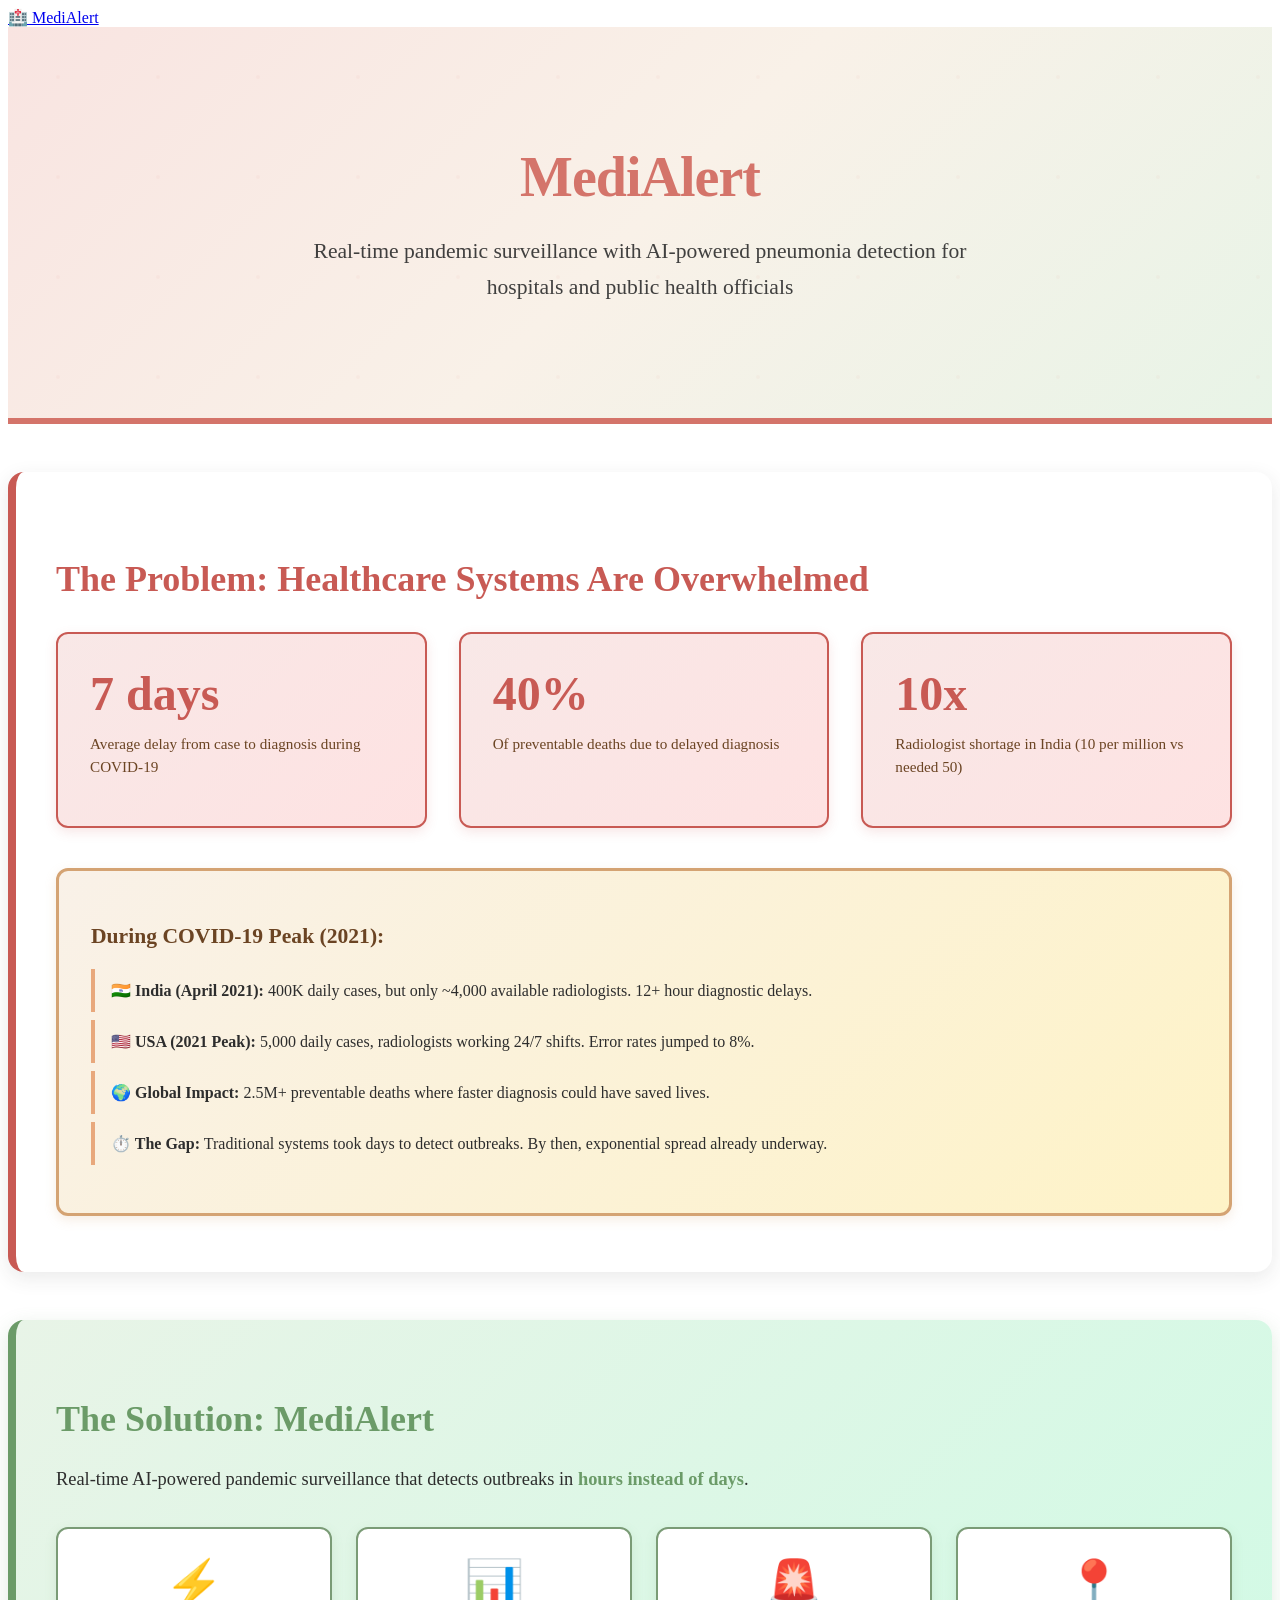
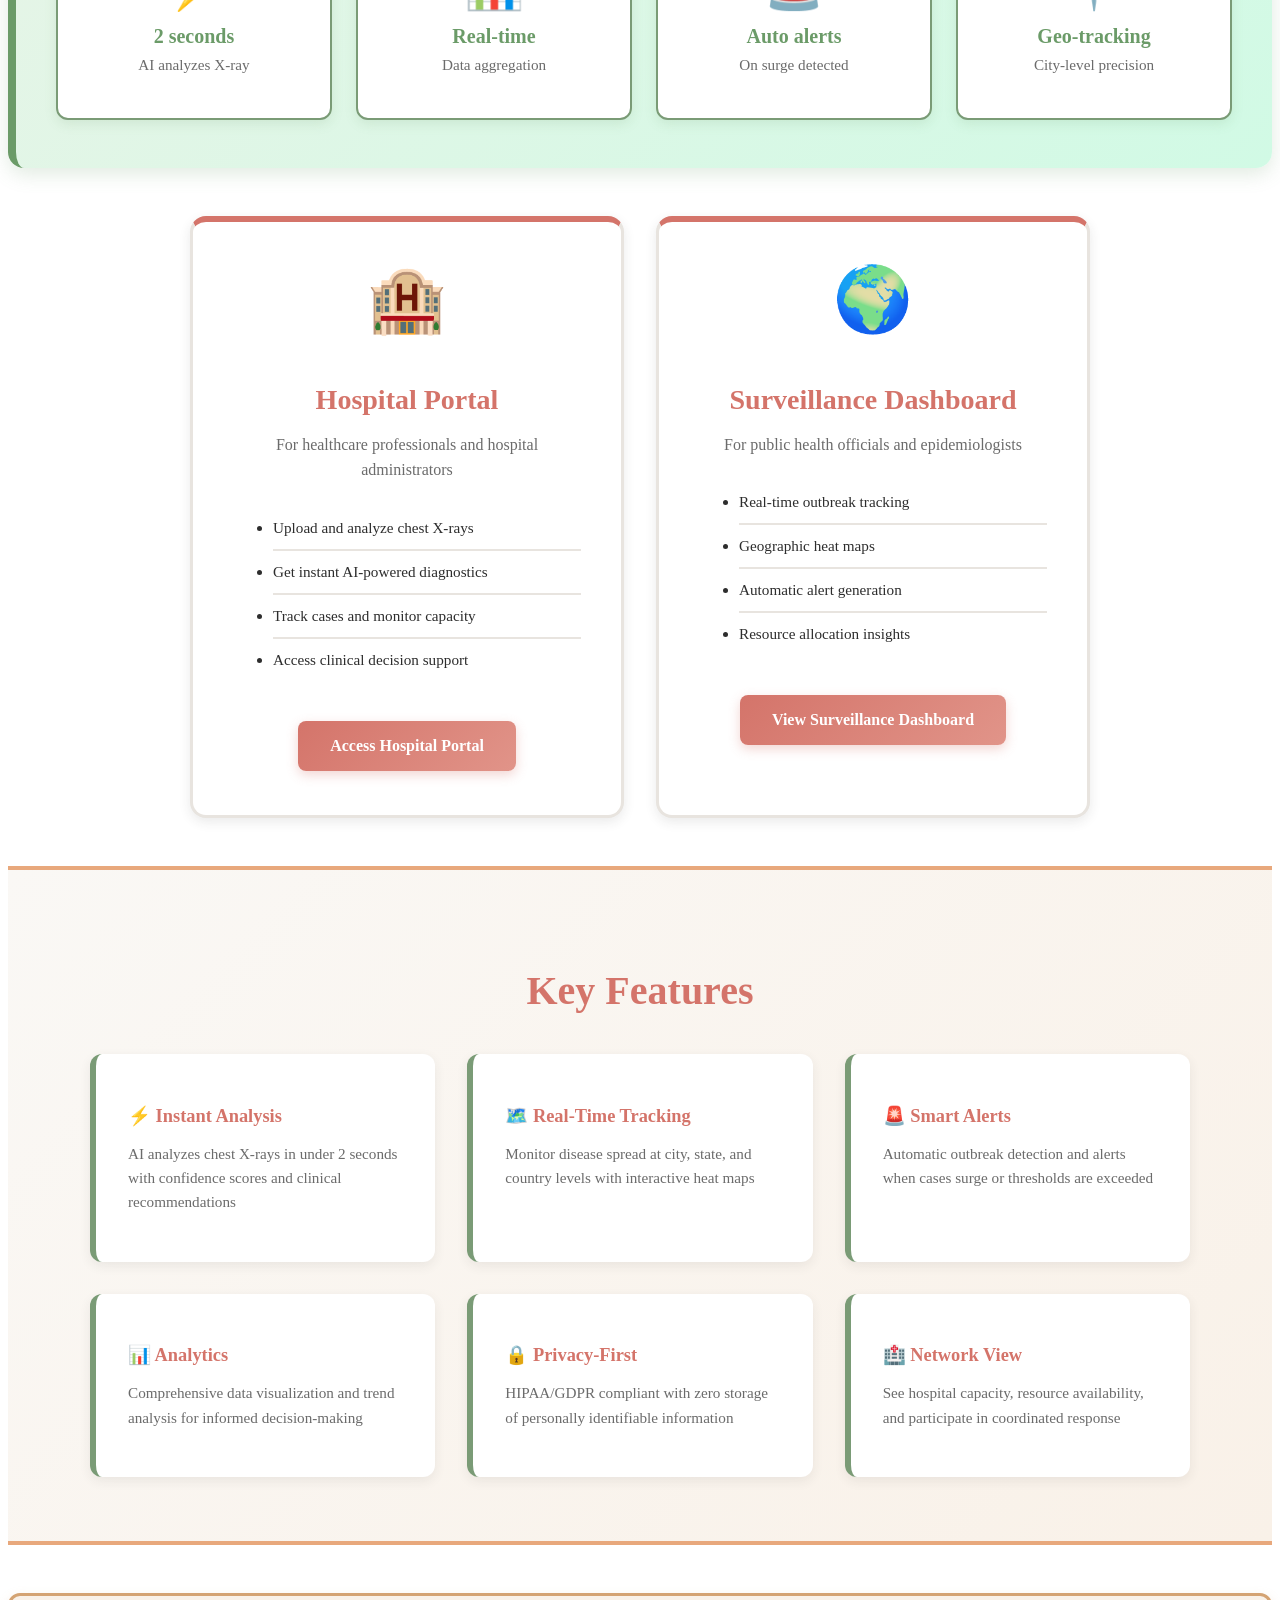
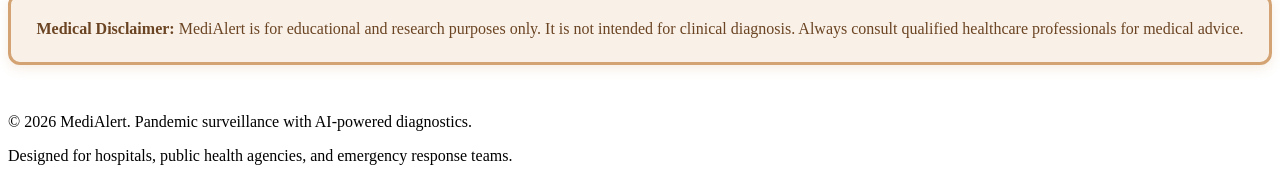
==== templates/index.html @ bf4fb9c0 "Transform website to warm, interactive design with dummy authentication Major Design Overhaul: - Swi" ====
<!DOCTYPE html>
<html lang="en">
<head>
    <meta charset="UTF-8">
    <meta name="viewport" content="width=device-width, initial-scale=1.0">
    <title>MediAlert - Pandemic Surveillance & AI Pneumonia Detection</title>
    <link rel="stylesheet" href="{{ url_for('static', filename='css/style.css') }}">
    <style>
        .landing-hero {
            background: linear-gradient(135deg, #f9e4e1 0%, #f9f1e8 50%, #e8f4e7 100%);
            color: #2d2d2d;
            padding: 5rem 2rem;
            text-align: center;
            border-bottom: 6px solid #d4746a;
            position: relative;
            overflow: hidden;
        }

        .landing-hero::before {
            content: '';
            position: absolute;
            top: 0;
            left: 0;
            right: 0;
            bottom: 0;
            background: url('data:image/svg+xml,<svg width="100" height="100" xmlns="http://www.w3.org/2000/svg"><circle cx="50" cy="50" r="2" fill="rgba(212, 116, 106, 0.1)"/></svg>');
            opacity: 0.5;
        }

        .landing-hero h1 {
            font-size: 3.5rem;
            font-weight: 800;
            margin-bottom: 1.5rem;
            font-family: 'Playfair Display', serif;
            color: #d4746a;
            letter-spacing: -1px;
            position: relative;
            z-index: 1;
        }

        .landing-hero p {
            font-size: 1.35rem;
            opacity: 0.9;
            margin-bottom: 2rem;
            max-width: 700px;
            margin-left: auto;
            margin-right: auto;
            line-height: 1.7;
            color: #2d2d2d;
            position: relative;
            z-index: 1;
        }

        .portal-selector {
            display: grid;
            grid-template-columns: repeat(auto-fit, minmax(300px, 1fr));
            gap: 2rem;
            margin: 3rem 0;
            max-width: 900px;
            margin-left: auto;
            margin-right: auto;
        }

        .portal-card {
            background: white;
            border-radius: 16px;
            padding: 2.5rem;
            text-align: center;
            box-shadow: 0 4px 12px rgba(45, 45, 45, 0.1);
            transition: all 0.3s cubic-bezier(0.4, 0, 0.2, 1);
            border: 3px solid #e8e4df;
            border-top: 6px solid #d4746a;
            position: relative;
            overflow: hidden;
        }

        .portal-card::before {
            content: '';
            position: absolute;
            top: 0;
            left: -100%;
            width: 100%;
            height: 100%;
            background: linear-gradient(90deg, transparent, rgba(212, 116, 106, 0.1), transparent);
            transition: left 0.5s;
        }

        .portal-card:hover::before {
            left: 100%;
        }

        .portal-card:hover {
            transform: translateY(-8px) scale(1.02);
            box-shadow: 0 12px 24px rgba(212, 116, 106, 0.25);
            border-color: #d4746a;
        }

        .portal-icon {
            font-size: 4rem;
            margin-bottom: 1.5rem;
            transition: transform 0.4s;
            display: inline-block;
        }

        .portal-card:hover .portal-icon {
            transform: scale(1.2) rotate(-10deg);
        }

        .portal-card h2 {
            font-size: 1.75rem;
            color: #d4746a;
            margin-bottom: 0.75rem;
            font-family: 'Playfair Display', serif;
            font-weight: 700;
        }

        .portal-card p {
            color: #6b6b6b;
            margin-bottom: 1.5rem;
            font-size: 1rem;
            line-height: 1.6;
        }

        .portal-card ul {
            text-align: left;
            margin: 1.5rem 0;
            font-size: 0.95rem;
            color: #2d2d2d;
        }

        .portal-card li {
            padding: 0.75rem 0;
            border-bottom: 2px solid #e8e4df;
            transition: all 0.2s;
        }

        .portal-card li:hover {
            padding-left: 8px;
            color: #d4746a;
        }

        .portal-card li:last-child {
            border-bottom: none;
        }

        .portal-link {
            display: inline-block;
            padding: 1rem 2rem;
            background: linear-gradient(135deg, #d4746a, #e19489);
            color: white;
            text-decoration: none;
            border-radius: 8px;
            font-weight: 600;
            transition: all 0.3s;
            margin-top: 1rem;
            box-shadow: 0 4px 12px rgba(212, 116, 106, 0.3);
            position: relative;
            overflow: hidden;
        }

        .portal-link::before {
            content: '';
            position: absolute;
            top: 50%;
            left: 50%;
            width: 0;
            height: 0;
            border-radius: 50%;
            background: rgba(255, 255, 255, 0.3);
            transform: translate(-50%, -50%);
            transition: width 0.6s, height 0.6s;
        }

        .portal-link:hover::before {
            width: 300px;
            height: 300px;
        }

        .portal-link:hover {
            transform: translateY(-2px);
            box-shadow: 0 6px 20px rgba(212, 116, 106, 0.4);
        }

        .features-section {
            background: linear-gradient(135deg, #faf8f5 0%, #f9f1e8 100%);
            padding: 4rem 2rem;
            margin: 3rem 0;
            border-top: 4px solid #e8a87c;
            border-bottom: 4px solid #e8a87c;
        }

        .features-grid {
            display: grid;
            grid-template-columns: repeat(auto-fit, minmax(280px, 1fr));
            gap: 2rem;
            max-width: 1100px;
            margin: 0 auto;
        }

        .feature-item {
            background: white;
            padding: 2rem;
            border-radius: 12px;
            border-left: 6px solid #7a9b76;
            box-shadow: 0 4px 12px rgba(45, 45, 45, 0.08);
            transition: all 0.3s;
            cursor: pointer;
        }

        .feature-item:hover {
            transform: translateY(-6px);
            box-shadow: 0 8px 20px rgba(122, 155, 118, 0.25);
            border-left-width: 8px;
        }

        .feature-item h3 {
            color: #d4746a;
            margin-bottom: 0.75rem;
            font-size: 1.15rem;
            font-weight: 700;
        }

        .feature-item p {
            color: #6b6b6b;
            font-size: 0.95rem;
            line-height: 1.6;
        }

        .footer-note {
            background: #f9f1e8;
            border: 3px solid #d4a373;
            border-radius: 12px;
            padding: 1.5rem;
            margin: 3rem 0;
            text-align: center;
            color: #6b4423;
            font-size: 1rem;
            font-weight: 500;
            box-shadow: 0 4px 12px rgba(212, 163, 115, 0.2);
        }
    </style>
</head>
<body>
    <header class="header">
        <div class="container">
            <a href="/" class="logo">
                <span class="logo-icon">🏥</span>
                <span>MediAlert</span>
            </a>
        </div>
    </header>

    <main class="main">
        <div class="landing-hero">
            <div class="container">
                <h1>MediAlert</h1>
                <p>Real-time pandemic surveillance with AI-powered pneumonia detection for hospitals and public health officials</p>
            </div>
        </div>

        <div class="container">
            <!-- Problem Statement Section -->
            <section style="background: white; padding: 3.5rem 2.5rem; margin: 3rem 0; border-radius: 16px; border-left: 8px solid #c85a54; box-shadow: 0 6px 20px rgba(45, 45, 45, 0.1); transition: transform 0.3s;" onmouseover="this.style.transform='translateY(-4px)'" onmouseout="this.style.transform='translateY(0)'">
                <h2 style="color: #c85a54; margin-bottom: 2rem; font-size: 2.25rem; font-family: 'Playfair Display', serif; font-weight: 700;">The Problem: Healthcare Systems Are Overwhelmed</h2>

                <div style="display: grid; grid-template-columns: repeat(auto-fit, minmax(220px, 1fr)); gap: 2rem; margin-bottom: 2.5rem;">
                    <div style="background: linear-gradient(135deg, #f8e8e7 0%, #fee2e2 100%); padding: 2rem; border-radius: 12px; border: 2px solid #c85a54; box-shadow: 0 4px 12px rgba(200, 90, 84, 0.15); transition: all 0.3s;" onmouseover="this.style.transform='translateY(-6px)'; this.style.boxShadow='0 8px 20px rgba(200, 90, 84, 0.25)'" onmouseout="this.style.transform='translateY(0)'; this.style.boxShadow='0 4px 12px rgba(200, 90, 84, 0.15)'">
                        <div style="font-size: 3rem; font-weight: 800; color: #c85a54; font-family: 'Playfair Display', serif;">7 days</div>
                        <p style="color: #6b4423; margin-top: 0.75rem; font-size: 0.95rem; line-height: 1.5;">Average delay from case to diagnosis during COVID-19</p>
                    </div>
                    <div style="background: linear-gradient(135deg, #f8e8e7 0%, #fee2e2 100%); padding: 2rem; border-radius: 12px; border: 2px solid #c85a54; box-shadow: 0 4px 12px rgba(200, 90, 84, 0.15); transition: all 0.3s;" onmouseover="this.style.transform='translateY(-6px)'; this.style.boxShadow='0 8px 20px rgba(200, 90, 84, 0.25)'" onmouseout="this.style.transform='translateY(0)'; this.style.boxShadow='0 4px 12px rgba(200, 90, 84, 0.15)'">
                        <div style="font-size: 3rem; font-weight: 800; color: #c85a54; font-family: 'Playfair Display', serif;">40%</div>
                        <p style="color: #6b4423; margin-top: 0.75rem; font-size: 0.95rem; line-height: 1.5;">Of preventable deaths due to delayed diagnosis</p>
                    </div>
                    <div style="background: linear-gradient(135deg, #f8e8e7 0%, #fee2e2 100%); padding: 2rem; border-radius: 12px; border: 2px solid #c85a54; box-shadow: 0 4px 12px rgba(200, 90, 84, 0.15); transition: all 0.3s;" onmouseover="this.style.transform='translateY(-6px)'; this.style.boxShadow='0 8px 20px rgba(200, 90, 84, 0.25)'" onmouseout="this.style.transform='translateY(0)'; this.style.boxShadow='0 4px 12px rgba(200, 90, 84, 0.15)'">
                        <div style="font-size: 3rem; font-weight: 800; color: #c85a54; font-family: 'Playfair Display', serif;">10x</div>
                        <p style="color: #6b4423; margin-top: 0.75rem; font-size: 0.95rem; line-height: 1.5;">Radiologist shortage in India (10 per million vs needed 50)</p>
                    </div>
                </div>

                <div style="background: linear-gradient(135deg, #f9f1e8 0%, #fef3c7 100%); padding: 2rem; border-radius: 12px; border: 3px solid #d4a373; box-shadow: 0 4px 12px rgba(212, 163, 115, 0.2);">
                    <h3 style="color: #6b4423; margin-bottom: 1.25rem; font-size: 1.35rem; font-family: 'Playfair Display', serif;">During COVID-19 Peak (2021):</h3>
                    <ul style="color: #2d2d2d; list-style: none; padding: 0;">
                        <li style="padding: 0.75rem 0; border-left: 4px solid #e8a87c; padding-left: 1rem; margin-bottom: 0.5rem; transition: all 0.2s;" onmouseover="this.style.paddingLeft='1.5rem'; this.style.backgroundColor='rgba(232, 168, 124, 0.1)'" onmouseout="this.style.paddingLeft='1rem'; this.style.backgroundColor='transparent'"><strong>🇮🇳 India (April 2021):</strong> 400K daily cases, but only ~4,000 available radiologists. 12+ hour diagnostic delays.</li>
                        <li style="padding: 0.75rem 0; border-left: 4px solid #e8a87c; padding-left: 1rem; margin-bottom: 0.5rem; transition: all 0.2s;" onmouseover="this.style.paddingLeft='1.5rem'; this.style.backgroundColor='rgba(232, 168, 124, 0.1)'" onmouseout="this.style.paddingLeft='1rem'; this.style.backgroundColor='transparent'"><strong>🇺🇸 USA (2021 Peak):</strong> 5,000 daily cases, radiologists working 24/7 shifts. Error rates jumped to 8%.</li>
                        <li style="padding: 0.75rem 0; border-left: 4px solid #e8a87c; padding-left: 1rem; margin-bottom: 0.5rem; transition: all 0.2s;" onmouseover="this.style.paddingLeft='1.5rem'; this.style.backgroundColor='rgba(232, 168, 124, 0.1)'" onmouseout="this.style.paddingLeft='1rem'; this.style.backgroundColor='transparent'"><strong>🌍 Global Impact:</strong> 2.5M+ preventable deaths where faster diagnosis could have saved lives.</li>
                        <li style="padding: 0.75rem 0; border-left: 4px solid #e8a87c; padding-left: 1rem; transition: all 0.2s;" onmouseover="this.style.paddingLeft='1.5rem'; this.style.backgroundColor='rgba(232, 168, 124, 0.1)'" onmouseout="this.style.paddingLeft='1rem'; this.style.backgroundColor='transparent'"><strong>⏱️ The Gap:</strong> Traditional systems took days to detect outbreaks. By then, exponential spread already underway.</li>
                    </ul>
                </div>
            </section>

            <!-- Solution Section -->
            <section style="background: linear-gradient(135deg, #e8f4e7 0%, #d1fae5 100%); padding: 3rem 2.5rem; margin: 3rem 0; border-radius: 16px; border-left: 8px solid #6b9b68; box-shadow: 0 6px 20px rgba(107, 155, 104, 0.2); transition: transform 0.3s;" onmouseover="this.style.transform='translateY(-4px)'" onmouseout="this.style.transform='translateY(0)'">
                <h2 style="color: #6b9b68; margin-bottom: 1.5rem; font-size: 2.25rem; font-family: 'Playfair Display', serif; font-weight: 700;">The Solution: MediAlert</h2>
                <p style="color: #2d2d2d; font-size: 1.15rem; margin-bottom: 2rem; line-height: 1.7;">
                    Real-time AI-powered pandemic surveillance that detects outbreaks in <strong style="color: #6b9b68;">hours instead of days</strong>.
                </p>
                <div style="display: grid; grid-template-columns: repeat(auto-fit, minmax(200px, 1fr)); gap: 1.5rem;">
                    <div style="background: white; padding: 1.75rem; border-radius: 12px; text-align: center; border: 2px solid #7a9b76; box-shadow: 0 4px 12px rgba(107, 155, 104, 0.15); transition: all 0.3s;" onmouseover="this.style.transform='translateY(-6px) scale(1.05)'; this.style.boxShadow='0 8px 20px rgba(107, 155, 104, 0.25)'" onmouseout="this.style.transform='translateY(0) scale(1)'; this.style.boxShadow='0 4px 12px rgba(107, 155, 104, 0.15)'">
                        <div style="font-size: 3rem; margin-bottom: 0.75rem;">⚡</div>
                        <strong style="color: #6b9b68; font-size: 1.25rem;">2 seconds</strong>
                        <p style="color: #6b6b6b; font-size: 0.95rem; margin-top: 0.5rem;">AI analyzes X-ray</p>
                    </div>
                    <div style="background: white; padding: 1.75rem; border-radius: 12px; text-align: center; border: 2px solid #7a9b76; box-shadow: 0 4px 12px rgba(107, 155, 104, 0.15); transition: all 0.3s;" onmouseover="this.style.transform='translateY(-6px) scale(1.05)'; this.style.boxShadow='0 8px 20px rgba(107, 155, 104, 0.25)'" onmouseout="this.style.transform='translateY(0) scale(1)'; this.style.boxShadow='0 4px 12px rgba(107, 155, 104, 0.15)'">
                        <div style="font-size: 3rem; margin-bottom: 0.75rem;">📊</div>
                        <strong style="color: #6b9b68; font-size: 1.25rem;">Real-time</strong>
                        <p style="color: #6b6b6b; font-size: 0.95rem; margin-top: 0.5rem;">Data aggregation</p>
                    </div>
                    <div style="background: white; padding: 1.75rem; border-radius: 12px; text-align: center; border: 2px solid #7a9b76; box-shadow: 0 4px 12px rgba(107, 155, 104, 0.15); transition: all 0.3s;" onmouseover="this.style.transform='translateY(-6px) scale(1.05)'; this.style.boxShadow='0 8px 20px rgba(107, 155, 104, 0.25)'" onmouseout="this.style.transform='translateY(0) scale(1)'; this.style.boxShadow='0 4px 12px rgba(107, 155, 104, 0.15)'">
                        <div style="font-size: 3rem; margin-bottom: 0.75rem;">🚨</div>
                        <strong style="color: #6b9b68; font-size: 1.25rem;">Auto alerts</strong>
                        <p style="color: #6b6b6b; font-size: 0.95rem; margin-top: 0.5rem;">On surge detected</p>
                    </div>
                    <div style="background: white; padding: 1.75rem; border-radius: 12px; text-align: center; border: 2px solid #7a9b76; box-shadow: 0 4px 12px rgba(107, 155, 104, 0.15); transition: all 0.3s;" onmouseover="this.style.transform='translateY(-6px) scale(1.05)'; this.style.boxShadow='0 8px 20px rgba(107, 155, 104, 0.25)'" onmouseout="this.style.transform='translateY(0) scale(1)'; this.style.boxShadow='0 4px 12px rgba(107, 155, 104, 0.15)'">
                        <div style="font-size: 3rem; margin-bottom: 0.75rem;">📍</div>
                        <strong style="color: #6b9b68; font-size: 1.25rem;">Geo-tracking</strong>
                        <p style="color: #6b6b6b; font-size: 0.95rem; margin-top: 0.5rem;">City-level precision</p>
                    </div>
                </div>
            </section>

            <div class="portal-selector">
                <!-- Hospital Portal Card -->
                <div class="portal-card">
                    <div class="portal-icon">🏨</div>
                    <h2>Hospital Portal</h2>
                    <p>For healthcare professionals and hospital administrators</p>
                    <ul>
                        <li>Upload and analyze chest X-rays</li>
                        <li>Get instant AI-powered diagnostics</li>
                        <li>Track cases and monitor capacity</li>
                        <li>Access clinical decision support</li>
                    </ul>
                    <a href="/hospital/login" class="portal-link">Access Hospital Portal</a>
                </div>

                <!-- Surveillance Portal Card -->
                <div class="portal-card">
                    <div class="portal-icon">🌍</div>
                    <h2>Surveillance Dashboard</h2>
                    <p>For public health officials and epidemiologists</p>
                    <ul>
                        <li>Real-time outbreak tracking</li>
                        <li>Geographic heat maps</li>
                        <li>Automatic alert generation</li>
                        <li>Resource allocation insights</li>
                    </ul>
                    <a href="/surveillance" class="portal-link">View Surveillance Dashboard</a>
                </div>
            </div>

            <!-- Features Section -->
            <section class="features-section">
                <h2 style="text-align: center; color: #d4746a; margin-bottom: 2.5rem; font-size: 2.5rem; font-family: 'Playfair Display', serif; font-weight: 700;">Key Features</h2>
                <div class="features-grid">
                    <div class="feature-item">
                        <h3>⚡ Instant Analysis</h3>
                        <p>AI analyzes chest X-rays in under 2 seconds with confidence scores and clinical recommendations</p>
                    </div>
                    <div class="feature-item">
                        <h3>🗺️ Real-Time Tracking</h3>
                        <p>Monitor disease spread at city, state, and country levels with interactive heat maps</p>
                    </div>
                    <div class="feature-item">
                        <h3>🚨 Smart Alerts</h3>
                        <p>Automatic outbreak detection and alerts when cases surge or thresholds are exceeded</p>
                    </div>
                    <div class="feature-item">
                        <h3>📊 Analytics</h3>
                        <p>Comprehensive data visualization and trend analysis for informed decision-making</p>
                    </div>
                    <div class="feature-item">
                        <h3>🔒 Privacy-First</h3>
                        <p>HIPAA/GDPR compliant with zero storage of personally identifiable information</p>
                    </div>
                    <div class="feature-item">
                        <h3>🏥 Network View</h3>
                        <p>See hospital capacity, resource availability, and participate in coordinated response</p>
                    </div>
                </div>
            </section>

            <!-- Disclaimer -->
            <div class="footer-note">
                <strong>Medical Disclaimer:</strong> MediAlert is for educational and research purposes only.
                It is not intended for clinical diagnosis. Always consult qualified healthcare professionals for medical advice.
            </div>
        </div>
    </main>

    <footer class="footer">
        <div class="container">
            <div class="footer-info">
                <p>&copy; 2026 MediAlert. Pandemic surveillance with AI-powered diagnostics.</p>
                <p>Designed for hospitals, public health agencies, and emergency response teams.</p>
            </div>
        </div>
    </footer>
</body>
</html>
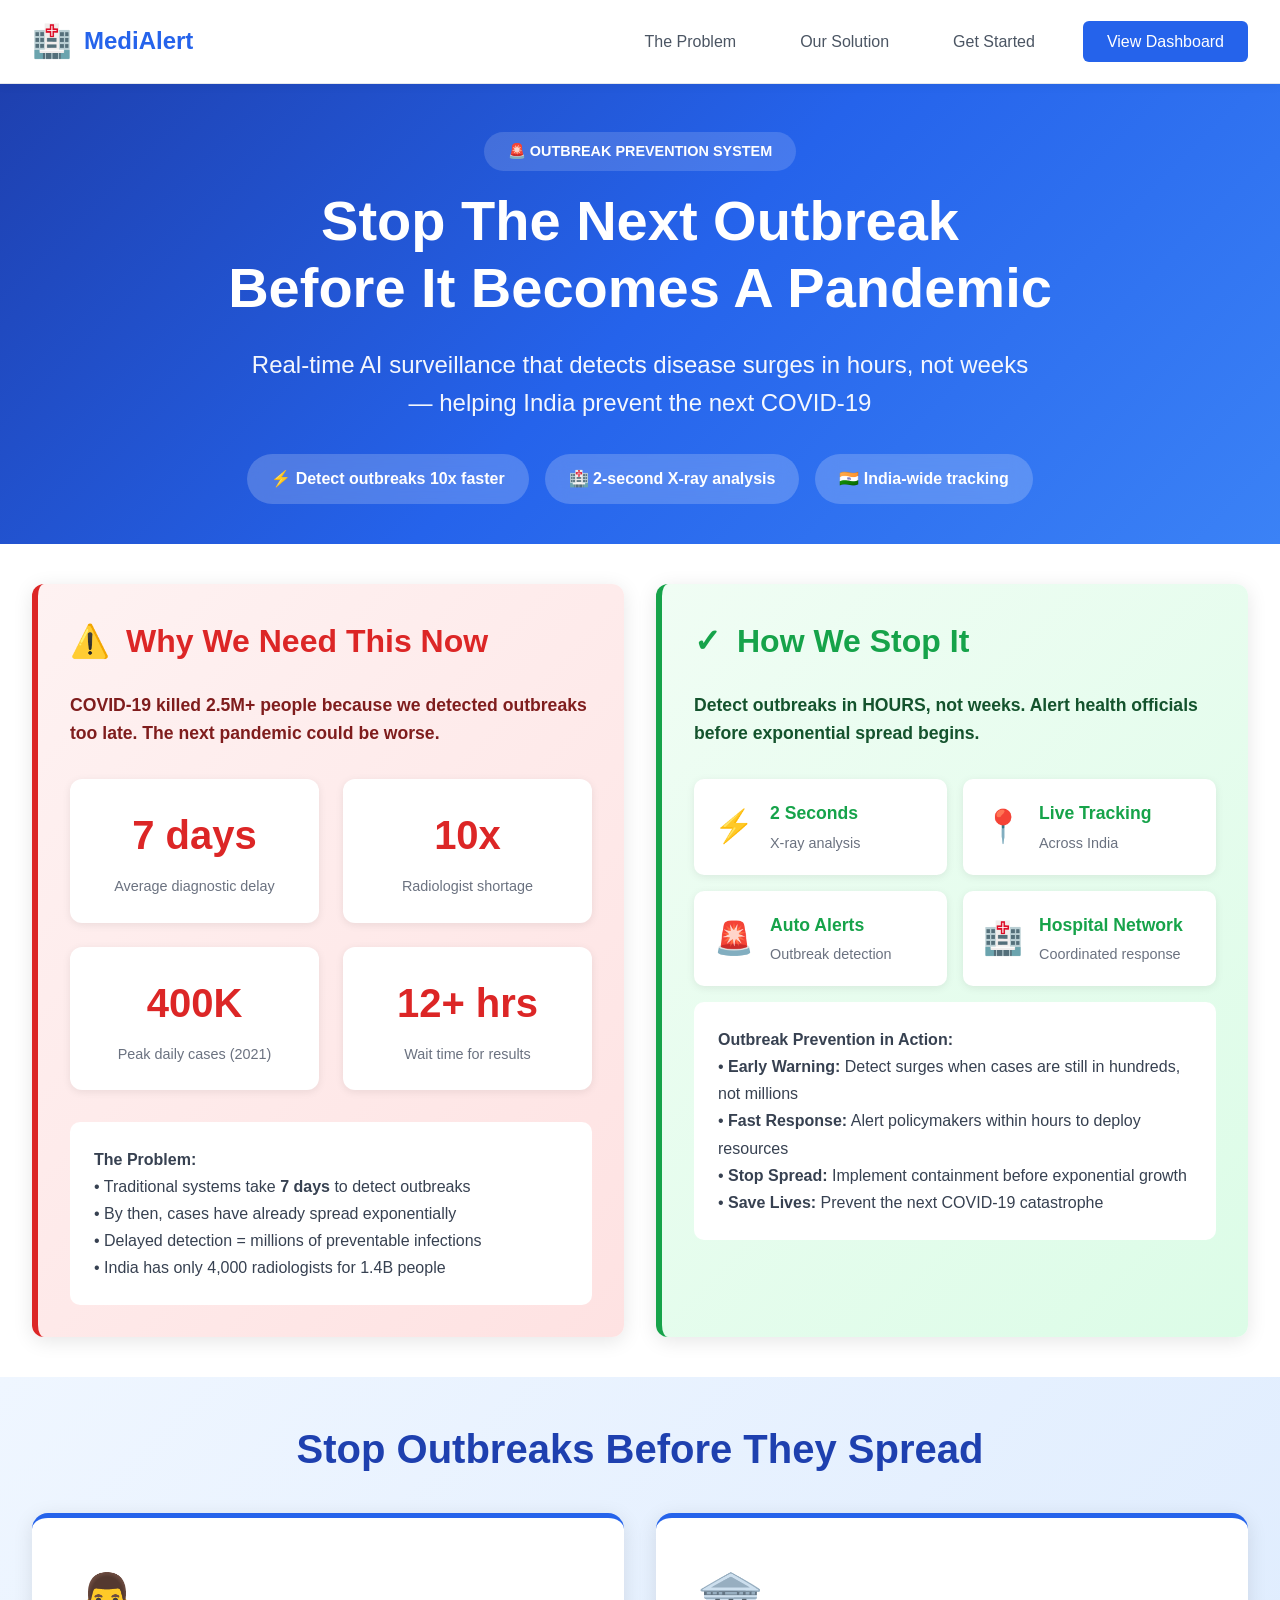
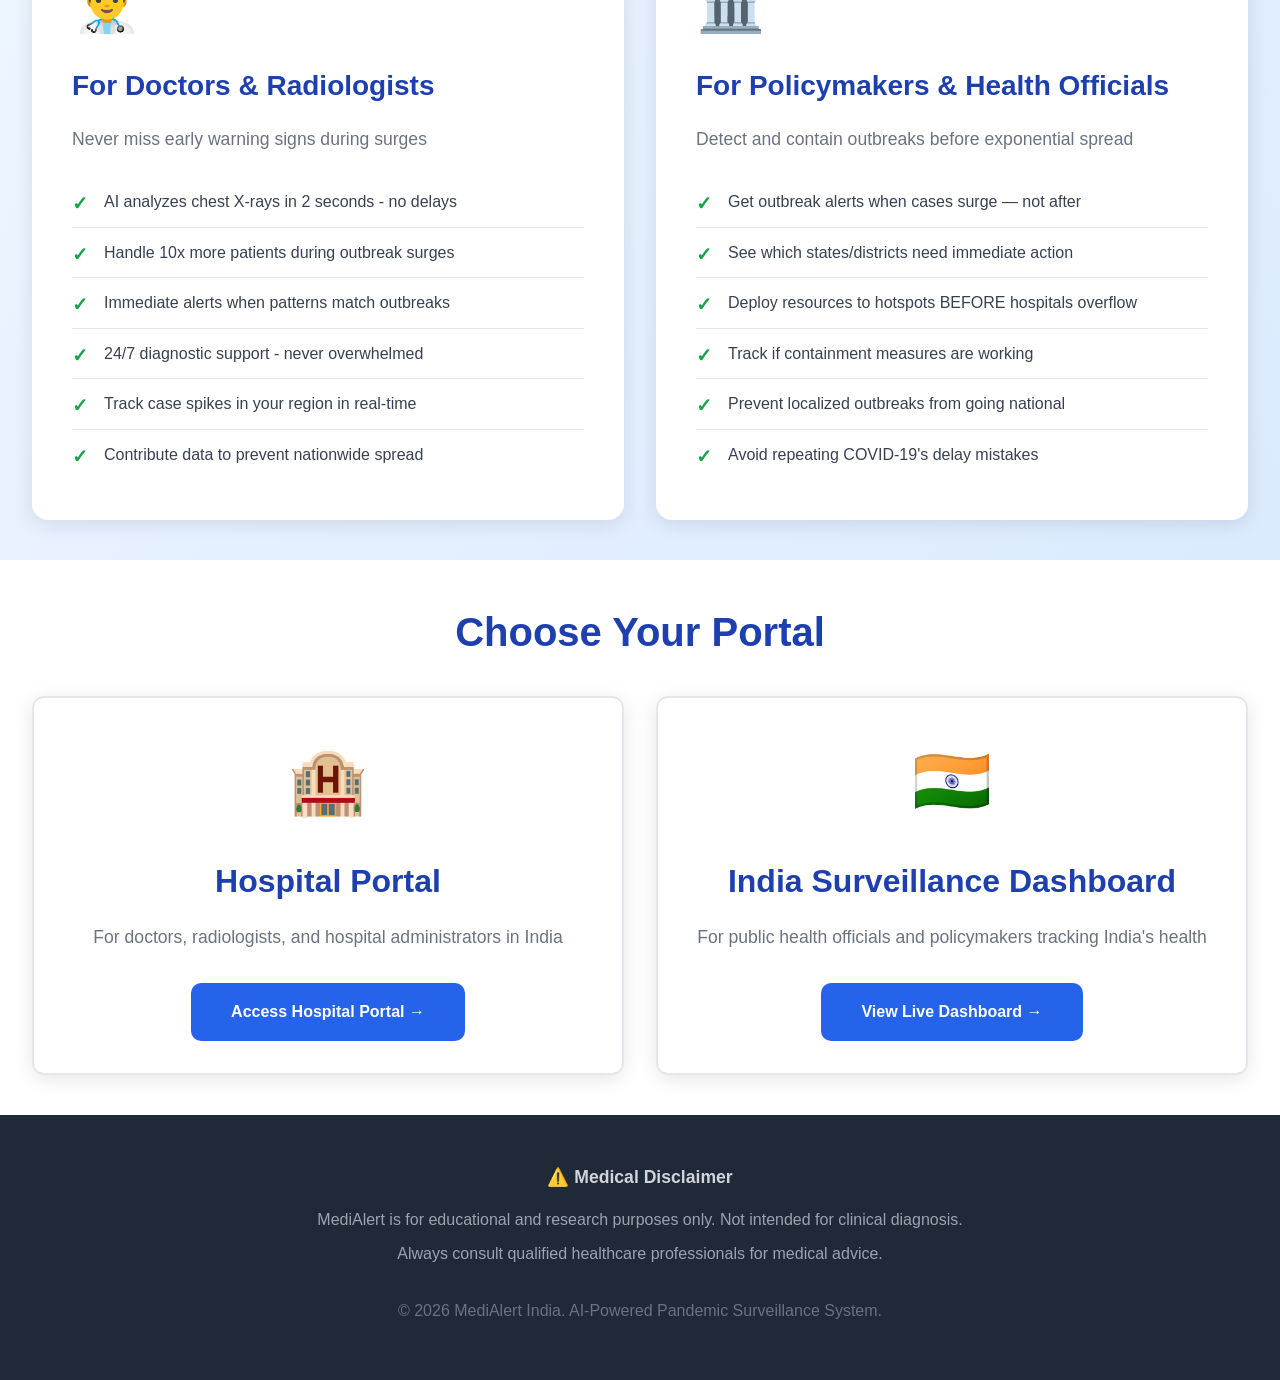
==== commit 6cb6be0a: "Merge pull request #10 from jaydip12357/Automated/fix-xray-upload-ui-0l231 Redesign landing page and" ====
--- a/templates/index.html
+++ b/templates/index.html
@@ -3,398 +3,740 @@
 <head>
     <meta charset="UTF-8">
     <meta name="viewport" content="width=device-width, initial-scale=1.0">
-    <title>MediAlert - Pandemic Surveillance & AI Pneumonia Detection</title>
+    <title>MediAlert - AI-Powered Pandemic Surveillance for India</title>
     <link rel="stylesheet" href="{{ url_for('static', filename='css/style.css') }}">
     <style>
-        .landing-hero {
-            background: linear-gradient(135deg, #f9e4e1 0%, #f9f1e8 50%, #e8f4e7 100%);
-            color: #2d2d2d;
-            padding: 5rem 2rem;
-            text-align: center;
-            border-bottom: 6px solid #d4746a;
-            position: relative;
-            overflow: hidden;
-        }
-
-        .landing-hero::before {
-            content: '';
+        * {
+            margin: 0;
+            padding: 0;
+            box-sizing: border-box;
+        }
+
+        body {
+            font-family: 'Inter', -apple-system, BlinkMacSystemFont, 'Segoe UI', Roboto, sans-serif;
+            color: #1a1a1a;
+            line-height: 1.6;
+            background: #ffffff;
+        }
+
+        /* Navigation */
+        .navbar {
+            position: sticky;
+            top: 0;
+            background: rgba(255, 255, 255, 0.95);
+            backdrop-filter: blur(10px);
+            border-bottom: 1px solid #e5e7eb;
+            padding: 1rem 0;
+            z-index: 1000;
+            box-shadow: 0 2px 10px rgba(0, 0, 0, 0.05);
+        }
+
+        .navbar-container {
+            max-width: 1400px;
+            margin: 0 auto;
+            padding: 0 2rem;
+            display: flex;
+            justify-content: space-between;
+            align-items: center;
+        }
+
+        .logo-nav {
+            display: flex;
+            align-items: center;
+            gap: 0.75rem;
+            text-decoration: none;
+            font-size: 1.5rem;
+            font-weight: 700;
+            color: #2563eb;
+        }
+
+        .logo-icon {
+            font-size: 2rem;
+        }
+
+        .nav-menu {
+            display: flex;
+            gap: 2rem;
+            align-items: center;
+            list-style: none;
+        }
+
+        .nav-menu a {
+            text-decoration: none;
+            color: #4b5563;
+            font-weight: 500;
+            transition: color 0.2s;
+            padding: 0.5rem 1rem;
+            border-radius: 6px;
+        }
+
+        .nav-menu a:hover {
+            color: #2563eb;
+            background: #eff6ff;
+        }
+
+        .nav-btn {
+            background: #2563eb;
+            color: white !important;
+            padding: 0.75rem 1.5rem !important;
+            border-radius: 8px;
+            font-weight: 600;
+            transition: all 0.3s;
+        }
+
+        .nav-btn:hover {
+            background: #1d4ed8;
+            transform: translateY(-2px);
+            box-shadow: 0 4px 12px rgba(37, 99, 235, 0.3);
+        }
+
+        /* Mobile Menu Button */
+        .mobile-menu-btn {
+            display: none;
+            background: none;
+            border: none;
+            font-size: 1.5rem;
+            cursor: pointer;
+            color: #4b5563;
+        }
+
+        /* Mobile Sidebar */
+        .mobile-sidebar {
+            position: fixed;
+            top: 0;
+            right: -100%;
+            width: 280px;
+            height: 100vh;
+            background: white;
+            box-shadow: -2px 0 10px rgba(0, 0, 0, 0.1);
+            padding: 2rem;
+            transition: right 0.3s ease;
+            z-index: 2000;
+        }
+
+        .mobile-sidebar.active {
+            right: 0;
+        }
+
+        .sidebar-close {
             position: absolute;
+            top: 1rem;
+            right: 1rem;
+            background: none;
+            border: none;
+            font-size: 1.5rem;
+            cursor: pointer;
+            color: #4b5563;
+        }
+
+        .sidebar-menu {
+            list-style: none;
+            margin-top: 3rem;
+        }
+
+        .sidebar-menu li {
+            margin-bottom: 1rem;
+        }
+
+        .sidebar-menu a {
+            text-decoration: none;
+            color: #4b5563;
+            font-weight: 500;
+            display: block;
+            padding: 0.75rem;
+            border-radius: 6px;
+            transition: all 0.2s;
+        }
+
+        .sidebar-menu a:hover {
+            background: #eff6ff;
+            color: #2563eb;
+        }
+
+        .overlay {
+            position: fixed;
             top: 0;
             left: 0;
-            right: 0;
-            bottom: 0;
-            background: url('data:image/svg+xml,<svg width="100" height="100" xmlns="http://www.w3.org/2000/svg"><circle cx="50" cy="50" r="2" fill="rgba(212, 116, 106, 0.1)"/></svg>');
-            opacity: 0.5;
-        }
-
-        .landing-hero h1 {
+            width: 100%;
+            height: 100vh;
+            background: rgba(0, 0, 0, 0.5);
+            display: none;
+            z-index: 1500;
+        }
+
+        .overlay.active {
+            display: block;
+        }
+
+        /* Hero Section */
+        .hero {
+            background: linear-gradient(135deg, #1e40af 0%, #2563eb 50%, #3b82f6 100%);
+            color: white;
+            padding: 3rem 2rem 2.5rem;
+            text-align: center;
+        }
+
+        .hero-content {
+            max-width: 1400px;
+            margin: 0 auto;
+        }
+
+        .hero h1 {
             font-size: 3.5rem;
             font-weight: 800;
             margin-bottom: 1.5rem;
-            font-family: 'Playfair Display', serif;
-            color: #d4746a;
-            letter-spacing: -1px;
+            line-height: 1.2;
+        }
+
+        .hero-subtitle {
+            font-size: 1.5rem;
+            opacity: 0.95;
+            max-width: 800px;
+            margin: 0 auto 2rem;
+        }
+
+        .hero-badges {
+            display: flex;
+            gap: 1rem;
+            justify-content: center;
+            flex-wrap: wrap;
+            margin-top: 2rem;
+        }
+
+        .badge {
+            background: rgba(255, 255, 255, 0.2);
+            padding: 0.75rem 1.5rem;
+            border-radius: 25px;
+            font-weight: 600;
+            backdrop-filter: blur(10px);
+        }
+
+        /* Problem & Solution Section */
+        .problem-solution-section {
+            max-width: 1400px;
+            margin: 2.5rem auto;
+            padding: 0 2rem;
+            display: grid;
+            grid-template-columns: 1fr 1fr;
+            gap: 2rem;
+        }
+
+        .problem-card, .solution-card {
+            padding: 2rem;
+            border-radius: 12px;
+            box-shadow: 0 4px 20px rgba(0, 0, 0, 0.1);
+        }
+
+        .problem-card {
+            background: linear-gradient(135deg, #fef2f2 0%, #fee2e2 100%);
+            border-left: 6px solid #dc2626;
+        }
+
+        .solution-card {
+            background: linear-gradient(135deg, #f0fdf4 0%, #dcfce7 100%);
+            border-left: 6px solid #16a34a;
+        }
+
+        .problem-card h2, .solution-card h2 {
+            font-size: 2rem;
+            margin-bottom: 1.5rem;
+            display: flex;
+            align-items: center;
+            gap: 1rem;
+        }
+
+        .problem-card h2 {
+            color: #dc2626;
+        }
+
+        .solution-card h2 {
+            color: #16a34a;
+        }
+
+        .stats-grid {
+            display: grid;
+            grid-template-columns: repeat(2, 1fr);
+            gap: 1.5rem;
+            margin: 2rem 0;
+        }
+
+        .stat-box {
+            background: white;
+            padding: 1.5rem;
+            border-radius: 12px;
+            text-align: center;
+            box-shadow: 0 2px 8px rgba(0, 0, 0, 0.08);
+        }
+
+        .stat-number {
+            font-size: 2.5rem;
+            font-weight: 800;
+            color: #dc2626;
+            margin-bottom: 0.5rem;
+        }
+
+        .stat-label {
+            color: #6b7280;
+            font-size: 0.9rem;
+        }
+
+        .solution-features {
+            display: grid;
+            grid-template-columns: repeat(2, 1fr);
+            gap: 1rem;
+            margin-top: 2rem;
+        }
+
+        .solution-feature {
+            background: white;
+            padding: 1.25rem;
+            border-radius: 10px;
+            display: flex;
+            align-items: center;
+            gap: 1rem;
+            box-shadow: 0 2px 8px rgba(0, 0, 0, 0.08);
+        }
+
+        .feature-icon {
+            font-size: 2rem;
+        }
+
+        .feature-text h4 {
+            color: #16a34a;
+            margin-bottom: 0.25rem;
+            font-size: 1.1rem;
+        }
+
+        .feature-text p {
+            color: #6b7280;
+            font-size: 0.9rem;
+        }
+
+        /* Target Audience Section */
+        .audience-section {
+            background: linear-gradient(135deg, #eff6ff 0%, #dbeafe 100%);
+            padding: 2.5rem 2rem;
+            margin: 2.5rem 0;
+        }
+
+        .audience-content {
+            max-width: 1400px;
+            margin: 0 auto;
+        }
+
+        .audience-section h2 {
+            text-align: center;
+            font-size: 2.5rem;
+            color: #1e40af;
+            margin-bottom: 2rem;
+        }
+
+        .audience-grid {
+            display: grid;
+            grid-template-columns: repeat(2, 1fr);
+            gap: 2rem;
+        }
+
+        .audience-card {
+            background: white;
+            padding: 2.5rem;
+            border-radius: 16px;
+            box-shadow: 0 4px 20px rgba(0, 0, 0, 0.1);
+            border-top: 5px solid #2563eb;
+        }
+
+        .audience-card-icon {
+            font-size: 3.5rem;
+            margin-bottom: 1rem;
+        }
+
+        .audience-card h3 {
+            font-size: 1.75rem;
+            color: #1e40af;
+            margin-bottom: 1rem;
+        }
+
+        .audience-card-subtitle {
+            color: #6b7280;
+            margin-bottom: 1.5rem;
+            font-size: 1.1rem;
+        }
+
+        .benefit-list {
+            list-style: none;
+        }
+
+        .benefit-list li {
+            padding: 0.75rem 0;
+            color: #374151;
+            border-bottom: 1px solid #e5e7eb;
+            padding-left: 2rem;
             position: relative;
-            z-index: 1;
-        }
-
-        .landing-hero p {
-            font-size: 1.35rem;
-            opacity: 0.9;
+        }
+
+        .benefit-list li:before {
+            content: "✓";
+            position: absolute;
+            left: 0;
+            color: #16a34a;
+            font-weight: bold;
+            font-size: 1.2rem;
+        }
+
+        .benefit-list li:last-child {
+            border-bottom: none;
+        }
+
+        /* Portal Cards */
+        .portals-section {
+            max-width: 1400px;
+            margin: 2.5rem auto;
+            padding: 0 2rem;
+        }
+
+        .portals-section h2 {
+            text-align: center;
+            font-size: 2.5rem;
+            color: #1e40af;
             margin-bottom: 2rem;
-            max-width: 700px;
-            margin-left: auto;
-            margin-right: auto;
-            line-height: 1.7;
-            color: #2d2d2d;
-            position: relative;
-            z-index: 1;
-        }
-
-        .portal-selector {
+        }
+
+        .portal-grid {
             display: grid;
-            grid-template-columns: repeat(auto-fit, minmax(300px, 1fr));
+            grid-template-columns: repeat(2, 1fr);
             gap: 2rem;
-            margin: 3rem 0;
-            max-width: 900px;
-            margin-left: auto;
-            margin-right: auto;
         }
 
         .portal-card {
             background: white;
-            border-radius: 16px;
-            padding: 2.5rem;
+            padding: 2rem;
+            border-radius: 12px;
+            box-shadow: 0 4px 20px rgba(0, 0, 0, 0.1);
             text-align: center;
-            box-shadow: 0 4px 12px rgba(45, 45, 45, 0.1);
-            transition: all 0.3s cubic-bezier(0.4, 0, 0.2, 1);
-            border: 3px solid #e8e4df;
-            border-top: 6px solid #d4746a;
-            position: relative;
-            overflow: hidden;
-        }
-
-        .portal-card::before {
-            content: '';
-            position: absolute;
-            top: 0;
-            left: -100%;
-            width: 100%;
-            height: 100%;
-            background: linear-gradient(90deg, transparent, rgba(212, 116, 106, 0.1), transparent);
-            transition: left 0.5s;
-        }
-
-        .portal-card:hover::before {
-            left: 100%;
+            transition: all 0.3s;
+            border: 2px solid #e5e7eb;
         }
 
         .portal-card:hover {
-            transform: translateY(-8px) scale(1.02);
-            box-shadow: 0 12px 24px rgba(212, 116, 106, 0.25);
-            border-color: #d4746a;
+            transform: translateY(-8px);
+            box-shadow: 0 12px 30px rgba(37, 99, 235, 0.2);
+            border-color: #2563eb;
         }
 
         .portal-icon {
             font-size: 4rem;
             margin-bottom: 1.5rem;
-            transition: transform 0.4s;
-            display: inline-block;
-        }
-
-        .portal-card:hover .portal-icon {
-            transform: scale(1.2) rotate(-10deg);
-        }
-
-        .portal-card h2 {
-            font-size: 1.75rem;
-            color: #d4746a;
-            margin-bottom: 0.75rem;
-            font-family: 'Playfair Display', serif;
-            font-weight: 700;
+        }
+
+        .portal-card h3 {
+            font-size: 2rem;
+            color: #1e40af;
+            margin-bottom: 1rem;
         }
 
         .portal-card p {
-            color: #6b6b6b;
-            margin-bottom: 1.5rem;
-            font-size: 1rem;
-            line-height: 1.6;
-        }
-
-        .portal-card ul {
-            text-align: left;
-            margin: 1.5rem 0;
-            font-size: 0.95rem;
-            color: #2d2d2d;
-        }
-
-        .portal-card li {
-            padding: 0.75rem 0;
-            border-bottom: 2px solid #e8e4df;
-            transition: all 0.2s;
-        }
-
-        .portal-card li:hover {
-            padding-left: 8px;
-            color: #d4746a;
-        }
-
-        .portal-card li:last-child {
-            border-bottom: none;
+            color: #6b7280;
+            margin-bottom: 2rem;
+            font-size: 1.1rem;
         }
 
         .portal-link {
             display: inline-block;
-            padding: 1rem 2rem;
-            background: linear-gradient(135deg, #d4746a, #e19489);
+            background: #2563eb;
             color: white;
+            padding: 1rem 2.5rem;
+            border-radius: 10px;
             text-decoration: none;
-            border-radius: 8px;
             font-weight: 600;
             transition: all 0.3s;
-            margin-top: 1rem;
-            box-shadow: 0 4px 12px rgba(212, 116, 106, 0.3);
-            position: relative;
-            overflow: hidden;
-        }
-
-        .portal-link::before {
-            content: '';
-            position: absolute;
-            top: 50%;
-            left: 50%;
-            width: 0;
-            height: 0;
-            border-radius: 50%;
-            background: rgba(255, 255, 255, 0.3);
-            transform: translate(-50%, -50%);
-            transition: width 0.6s, height 0.6s;
-        }
-
-        .portal-link:hover::before {
-            width: 300px;
-            height: 300px;
         }
 
         .portal-link:hover {
-            transform: translateY(-2px);
-            box-shadow: 0 6px 20px rgba(212, 116, 106, 0.4);
-        }
-
-        .features-section {
-            background: linear-gradient(135deg, #faf8f5 0%, #f9f1e8 100%);
-            padding: 4rem 2rem;
-            margin: 3rem 0;
-            border-top: 4px solid #e8a87c;
-            border-bottom: 4px solid #e8a87c;
-        }
-
-        .features-grid {
-            display: grid;
-            grid-template-columns: repeat(auto-fit, minmax(280px, 1fr));
-            gap: 2rem;
-            max-width: 1100px;
+            background: #1d4ed8;
+            transform: scale(1.05);
+            box-shadow: 0 4px 15px rgba(37, 99, 235, 0.4);
+        }
+
+        /* Footer */
+        .footer {
+            background: #1f2937;
+            color: #9ca3af;
+            padding: 3rem 2rem;
+            text-align: center;
+        }
+
+        .footer-content {
+            max-width: 1400px;
             margin: 0 auto;
         }
 
-        .feature-item {
-            background: white;
-            padding: 2rem;
-            border-radius: 12px;
-            border-left: 6px solid #7a9b76;
-            box-shadow: 0 4px 12px rgba(45, 45, 45, 0.08);
-            transition: all 0.3s;
-            cursor: pointer;
-        }
-
-        .feature-item:hover {
-            transform: translateY(-6px);
-            box-shadow: 0 8px 20px rgba(122, 155, 118, 0.25);
-            border-left-width: 8px;
-        }
-
-        .feature-item h3 {
-            color: #d4746a;
-            margin-bottom: 0.75rem;
-            font-size: 1.15rem;
-            font-weight: 700;
-        }
-
-        .feature-item p {
-            color: #6b6b6b;
-            font-size: 0.95rem;
-            line-height: 1.6;
-        }
-
-        .footer-note {
-            background: #f9f1e8;
-            border: 3px solid #d4a373;
-            border-radius: 12px;
-            padding: 1.5rem;
-            margin: 3rem 0;
-            text-align: center;
-            color: #6b4423;
-            font-size: 1rem;
-            font-weight: 500;
-            box-shadow: 0 4px 12px rgba(212, 163, 115, 0.2);
+        .footer p {
+            margin-bottom: 0.5rem;
+        }
+
+        /* Responsive */
+        @media (max-width: 768px) {
+            .nav-menu {
+                display: none;
+            }
+
+            .mobile-menu-btn {
+                display: block;
+            }
+
+            .hero h1 {
+                font-size: 2.5rem;
+            }
+
+            .hero-subtitle {
+                font-size: 1.2rem;
+            }
+
+            .problem-solution-section {
+                grid-template-columns: 1fr;
+                gap: 2rem;
+            }
+
+            .stats-grid {
+                grid-template-columns: 1fr;
+            }
+
+            .solution-features {
+                grid-template-columns: 1fr;
+            }
+
+            .audience-grid {
+                grid-template-columns: 1fr;
+            }
+
+            .portal-grid {
+                grid-template-columns: 1fr;
+            }
         }
     </style>
 </head>
 <body>
-    <header class="header">
-        <div class="container">
-            <a href="/" class="logo">
+    <!-- Navigation -->
+    <nav class="navbar">
+        <div class="navbar-container">
+            <a href="/" class="logo-nav">
                 <span class="logo-icon">🏥</span>
                 <span>MediAlert</span>
             </a>
+
+            <ul class="nav-menu">
+                <li><a href="#problem">The Problem</a></li>
+                <li><a href="#solution">Our Solution</a></li>
+                <li><a href="#portals">Get Started</a></li>
+                <li><a href="/surveillance" class="nav-btn">View Dashboard</a></li>
+            </ul>
+
+            <button class="mobile-menu-btn" onclick="toggleMobileMenu()">☰</button>
         </div>
-    </header>
-
-    <main class="main">
-        <div class="landing-hero">
-            <div class="container">
-                <h1>MediAlert</h1>
-                <p>Real-time pandemic surveillance with AI-powered pneumonia detection for hospitals and public health officials</p>
+    </nav>
+
+    <!-- Mobile Sidebar -->
+    <div class="overlay" id="overlay" onclick="toggleMobileMenu()"></div>
+    <div class="mobile-sidebar" id="mobileSidebar">
+        <button class="sidebar-close" onclick="toggleMobileMenu()">✕</button>
+        <ul class="sidebar-menu">
+            <li><a href="#problem" onclick="toggleMobileMenu()">The Problem</a></li>
+            <li><a href="#solution" onclick="toggleMobileMenu()">Our Solution</a></li>
+            <li><a href="#portals" onclick="toggleMobileMenu()">Get Started</a></li>
+            <li><a href="/surveillance" onclick="toggleMobileMenu()">View Dashboard</a></li>
+            <li><a href="/hospital/login" onclick="toggleMobileMenu()">Hospital Login</a></li>
+        </ul>
+    </div>
+
+    <!-- Hero Section -->
+    <section class="hero">
+        <div class="hero-content">
+            <div style="background: rgba(255, 255, 255, 0.15); padding: 0.5rem 1.5rem; border-radius: 25px; display: inline-block; margin-bottom: 1rem; font-weight: 600; font-size: 0.9rem;">🚨 OUTBREAK PREVENTION SYSTEM</div>
+            <h1>Stop The Next Outbreak<br>Before It Becomes A Pandemic</h1>
+            <p class="hero-subtitle">Real-time AI surveillance that detects disease surges in hours, not weeks — helping India prevent the next COVID-19</p>
+            <div class="hero-badges">
+                <span class="badge">⚡ Detect outbreaks 10x faster</span>
+                <span class="badge">🏥 2-second X-ray analysis</span>
+                <span class="badge">🇮🇳 India-wide tracking</span>
             </div>
         </div>
-
-        <div class="container">
-            <!-- Problem Statement Section -->
-            <section style="background: white; padding: 3.5rem 2.5rem; margin: 3rem 0; border-radius: 16px; border-left: 8px solid #c85a54; box-shadow: 0 6px 20px rgba(45, 45, 45, 0.1); transition: transform 0.3s;" onmouseover="this.style.transform='translateY(-4px)'" onmouseout="this.style.transform='translateY(0)'">
-                <h2 style="color: #c85a54; margin-bottom: 2rem; font-size: 2.25rem; font-family: 'Playfair Display', serif; font-weight: 700;">The Problem: Healthcare Systems Are Overwhelmed</h2>
-
-                <div style="display: grid; grid-template-columns: repeat(auto-fit, minmax(220px, 1fr)); gap: 2rem; margin-bottom: 2.5rem;">
-                    <div style="background: linear-gradient(135deg, #f8e8e7 0%, #fee2e2 100%); padding: 2rem; border-radius: 12px; border: 2px solid #c85a54; box-shadow: 0 4px 12px rgba(200, 90, 84, 0.15); transition: all 0.3s;" onmouseover="this.style.transform='translateY(-6px)'; this.style.boxShadow='0 8px 20px rgba(200, 90, 84, 0.25)'" onmouseout="this.style.transform='translateY(0)'; this.style.boxShadow='0 4px 12px rgba(200, 90, 84, 0.15)'">
-                        <div style="font-size: 3rem; font-weight: 800; color: #c85a54; font-family: 'Playfair Display', serif;">7 days</div>
-                        <p style="color: #6b4423; margin-top: 0.75rem; font-size: 0.95rem; line-height: 1.5;">Average delay from case to diagnosis during COVID-19</p>
-                    </div>
-                    <div style="background: linear-gradient(135deg, #f8e8e7 0%, #fee2e2 100%); padding: 2rem; border-radius: 12px; border: 2px solid #c85a54; box-shadow: 0 4px 12px rgba(200, 90, 84, 0.15); transition: all 0.3s;" onmouseover="this.style.transform='translateY(-6px)'; this.style.boxShadow='0 8px 20px rgba(200, 90, 84, 0.25)'" onmouseout="this.style.transform='translateY(0)'; this.style.boxShadow='0 4px 12px rgba(200, 90, 84, 0.15)'">
-                        <div style="font-size: 3rem; font-weight: 800; color: #c85a54; font-family: 'Playfair Display', serif;">40%</div>
-                        <p style="color: #6b4423; margin-top: 0.75rem; font-size: 0.95rem; line-height: 1.5;">Of preventable deaths due to delayed diagnosis</p>
-                    </div>
-                    <div style="background: linear-gradient(135deg, #f8e8e7 0%, #fee2e2 100%); padding: 2rem; border-radius: 12px; border: 2px solid #c85a54; box-shadow: 0 4px 12px rgba(200, 90, 84, 0.15); transition: all 0.3s;" onmouseover="this.style.transform='translateY(-6px)'; this.style.boxShadow='0 8px 20px rgba(200, 90, 84, 0.25)'" onmouseout="this.style.transform='translateY(0)'; this.style.boxShadow='0 4px 12px rgba(200, 90, 84, 0.15)'">
-                        <div style="font-size: 3rem; font-weight: 800; color: #c85a54; font-family: 'Playfair Display', serif;">10x</div>
-                        <p style="color: #6b4423; margin-top: 0.75rem; font-size: 0.95rem; line-height: 1.5;">Radiologist shortage in India (10 per million vs needed 50)</p>
-                    </div>
-                </div>
-
-                <div style="background: linear-gradient(135deg, #f9f1e8 0%, #fef3c7 100%); padding: 2rem; border-radius: 12px; border: 3px solid #d4a373; box-shadow: 0 4px 12px rgba(212, 163, 115, 0.2);">
-                    <h3 style="color: #6b4423; margin-bottom: 1.25rem; font-size: 1.35rem; font-family: 'Playfair Display', serif;">During COVID-19 Peak (2021):</h3>
-                    <ul style="color: #2d2d2d; list-style: none; padding: 0;">
-                        <li style="padding: 0.75rem 0; border-left: 4px solid #e8a87c; padding-left: 1rem; margin-bottom: 0.5rem; transition: all 0.2s;" onmouseover="this.style.paddingLeft='1.5rem'; this.style.backgroundColor='rgba(232, 168, 124, 0.1)'" onmouseout="this.style.paddingLeft='1rem'; this.style.backgroundColor='transparent'"><strong>🇮🇳 India (April 2021):</strong> 400K daily cases, but only ~4,000 available radiologists. 12+ hour diagnostic delays.</li>
-                        <li style="padding: 0.75rem 0; border-left: 4px solid #e8a87c; padding-left: 1rem; margin-bottom: 0.5rem; transition: all 0.2s;" onmouseover="this.style.paddingLeft='1.5rem'; this.style.backgroundColor='rgba(232, 168, 124, 0.1)'" onmouseout="this.style.paddingLeft='1rem'; this.style.backgroundColor='transparent'"><strong>🇺🇸 USA (2021 Peak):</strong> 5,000 daily cases, radiologists working 24/7 shifts. Error rates jumped to 8%.</li>
-                        <li style="padding: 0.75rem 0; border-left: 4px solid #e8a87c; padding-left: 1rem; margin-bottom: 0.5rem; transition: all 0.2s;" onmouseover="this.style.paddingLeft='1.5rem'; this.style.backgroundColor='rgba(232, 168, 124, 0.1)'" onmouseout="this.style.paddingLeft='1rem'; this.style.backgroundColor='transparent'"><strong>🌍 Global Impact:</strong> 2.5M+ preventable deaths where faster diagnosis could have saved lives.</li>
-                        <li style="padding: 0.75rem 0; border-left: 4px solid #e8a87c; padding-left: 1rem; transition: all 0.2s;" onmouseover="this.style.paddingLeft='1.5rem'; this.style.backgroundColor='rgba(232, 168, 124, 0.1)'" onmouseout="this.style.paddingLeft='1rem'; this.style.backgroundColor='transparent'"><strong>⏱️ The Gap:</strong> Traditional systems took days to detect outbreaks. By then, exponential spread already underway.</li>
-                    </ul>
-                </div>
-            </section>
-
-            <!-- Solution Section -->
-            <section style="background: linear-gradient(135deg, #e8f4e7 0%, #d1fae5 100%); padding: 3rem 2.5rem; margin: 3rem 0; border-radius: 16px; border-left: 8px solid #6b9b68; box-shadow: 0 6px 20px rgba(107, 155, 104, 0.2); transition: transform 0.3s;" onmouseover="this.style.transform='translateY(-4px)'" onmouseout="this.style.transform='translateY(0)'">
-                <h2 style="color: #6b9b68; margin-bottom: 1.5rem; font-size: 2.25rem; font-family: 'Playfair Display', serif; font-weight: 700;">The Solution: MediAlert</h2>
-                <p style="color: #2d2d2d; font-size: 1.15rem; margin-bottom: 2rem; line-height: 1.7;">
-                    Real-time AI-powered pandemic surveillance that detects outbreaks in <strong style="color: #6b9b68;">hours instead of days</strong>.
+    </section>
+
+    <!-- Problem & Solution Section -->
+    <div class="problem-solution-section" id="problem">
+        <!-- Problem Card -->
+        <div class="problem-card">
+            <h2><span>⚠️</span> Why We Need This Now</h2>
+            <p style="color: #7f1d1d; font-size: 1.1rem; margin-bottom: 1.5rem; font-weight: 600;">
+                COVID-19 killed 2.5M+ people because we detected outbreaks too late. The next pandemic could be worse.
+            </p>
+
+            <div class="stats-grid">
+                <div class="stat-box">
+                    <div class="stat-number">7 days</div>
+                    <div class="stat-label">Average diagnostic delay</div>
+                </div>
+                <div class="stat-box">
+                    <div class="stat-number">10x</div>
+                    <div class="stat-label">Radiologist shortage</div>
+                </div>
+                <div class="stat-box">
+                    <div class="stat-number">400K</div>
+                    <div class="stat-label">Peak daily cases (2021)</div>
+                </div>
+                <div class="stat-box">
+                    <div class="stat-number">12+ hrs</div>
+                    <div class="stat-label">Wait time for results</div>
+                </div>
+            </div>
+
+            <div style="background: white; padding: 1.5rem; border-radius: 10px; margin-top: 1rem;">
+                <p style="color: #374151; font-size: 1rem; line-height: 1.7;">
+                    <strong>The Problem:</strong><br>
+                    • Traditional systems take <strong>7 days</strong> to detect outbreaks<br>
+                    • By then, cases have already spread exponentially<br>
+                    • Delayed detection = millions of preventable infections<br>
+                    • India has only 4,000 radiologists for 1.4B people
                 </p>
-                <div style="display: grid; grid-template-columns: repeat(auto-fit, minmax(200px, 1fr)); gap: 1.5rem;">
-                    <div style="background: white; padding: 1.75rem; border-radius: 12px; text-align: center; border: 2px solid #7a9b76; box-shadow: 0 4px 12px rgba(107, 155, 104, 0.15); transition: all 0.3s;" onmouseover="this.style.transform='translateY(-6px) scale(1.05)'; this.style.boxShadow='0 8px 20px rgba(107, 155, 104, 0.25)'" onmouseout="this.style.transform='translateY(0) scale(1)'; this.style.boxShadow='0 4px 12px rgba(107, 155, 104, 0.15)'">
-                        <div style="font-size: 3rem; margin-bottom: 0.75rem;">⚡</div>
-                        <strong style="color: #6b9b68; font-size: 1.25rem;">2 seconds</strong>
-                        <p style="color: #6b6b6b; font-size: 0.95rem; margin-top: 0.5rem;">AI analyzes X-ray</p>
-                    </div>
-                    <div style="background: white; padding: 1.75rem; border-radius: 12px; text-align: center; border: 2px solid #7a9b76; box-shadow: 0 4px 12px rgba(107, 155, 104, 0.15); transition: all 0.3s;" onmouseover="this.style.transform='translateY(-6px) scale(1.05)'; this.style.boxShadow='0 8px 20px rgba(107, 155, 104, 0.25)'" onmouseout="this.style.transform='translateY(0) scale(1)'; this.style.boxShadow='0 4px 12px rgba(107, 155, 104, 0.15)'">
-                        <div style="font-size: 3rem; margin-bottom: 0.75rem;">📊</div>
-                        <strong style="color: #6b9b68; font-size: 1.25rem;">Real-time</strong>
-                        <p style="color: #6b6b6b; font-size: 0.95rem; margin-top: 0.5rem;">Data aggregation</p>
-                    </div>
-                    <div style="background: white; padding: 1.75rem; border-radius: 12px; text-align: center; border: 2px solid #7a9b76; box-shadow: 0 4px 12px rgba(107, 155, 104, 0.15); transition: all 0.3s;" onmouseover="this.style.transform='translateY(-6px) scale(1.05)'; this.style.boxShadow='0 8px 20px rgba(107, 155, 104, 0.25)'" onmouseout="this.style.transform='translateY(0) scale(1)'; this.style.boxShadow='0 4px 12px rgba(107, 155, 104, 0.15)'">
-                        <div style="font-size: 3rem; margin-bottom: 0.75rem;">🚨</div>
-                        <strong style="color: #6b9b68; font-size: 1.25rem;">Auto alerts</strong>
-                        <p style="color: #6b6b6b; font-size: 0.95rem; margin-top: 0.5rem;">On surge detected</p>
-                    </div>
-                    <div style="background: white; padding: 1.75rem; border-radius: 12px; text-align: center; border: 2px solid #7a9b76; box-shadow: 0 4px 12px rgba(107, 155, 104, 0.15); transition: all 0.3s;" onmouseover="this.style.transform='translateY(-6px) scale(1.05)'; this.style.boxShadow='0 8px 20px rgba(107, 155, 104, 0.25)'" onmouseout="this.style.transform='translateY(0) scale(1)'; this.style.boxShadow='0 4px 12px rgba(107, 155, 104, 0.15)'">
-                        <div style="font-size: 3rem; margin-bottom: 0.75rem;">📍</div>
-                        <strong style="color: #6b9b68; font-size: 1.25rem;">Geo-tracking</strong>
-                        <p style="color: #6b6b6b; font-size: 0.95rem; margin-top: 0.5rem;">City-level precision</p>
-                    </div>
-                </div>
-            </section>
-
-            <div class="portal-selector">
-                <!-- Hospital Portal Card -->
-                <div class="portal-card">
-                    <div class="portal-icon">🏨</div>
-                    <h2>Hospital Portal</h2>
-                    <p>For healthcare professionals and hospital administrators</p>
-                    <ul>
-                        <li>Upload and analyze chest X-rays</li>
-                        <li>Get instant AI-powered diagnostics</li>
-                        <li>Track cases and monitor capacity</li>
-                        <li>Access clinical decision support</li>
-                    </ul>
-                    <a href="/hospital/login" class="portal-link">Access Hospital Portal</a>
-                </div>
-
-                <!-- Surveillance Portal Card -->
-                <div class="portal-card">
-                    <div class="portal-icon">🌍</div>
-                    <h2>Surveillance Dashboard</h2>
-                    <p>For public health officials and epidemiologists</p>
-                    <ul>
-                        <li>Real-time outbreak tracking</li>
-                        <li>Geographic heat maps</li>
-                        <li>Automatic alert generation</li>
-                        <li>Resource allocation insights</li>
-                    </ul>
-                    <a href="/surveillance" class="portal-link">View Surveillance Dashboard</a>
-                </div>
-            </div>
-
-            <!-- Features Section -->
-            <section class="features-section">
-                <h2 style="text-align: center; color: #d4746a; margin-bottom: 2.5rem; font-size: 2.5rem; font-family: 'Playfair Display', serif; font-weight: 700;">Key Features</h2>
-                <div class="features-grid">
-                    <div class="feature-item">
-                        <h3>⚡ Instant Analysis</h3>
-                        <p>AI analyzes chest X-rays in under 2 seconds with confidence scores and clinical recommendations</p>
-                    </div>
-                    <div class="feature-item">
-                        <h3>🗺️ Real-Time Tracking</h3>
-                        <p>Monitor disease spread at city, state, and country levels with interactive heat maps</p>
-                    </div>
-                    <div class="feature-item">
-                        <h3>🚨 Smart Alerts</h3>
-                        <p>Automatic outbreak detection and alerts when cases surge or thresholds are exceeded</p>
-                    </div>
-                    <div class="feature-item">
-                        <h3>📊 Analytics</h3>
-                        <p>Comprehensive data visualization and trend analysis for informed decision-making</p>
-                    </div>
-                    <div class="feature-item">
-                        <h3>🔒 Privacy-First</h3>
-                        <p>HIPAA/GDPR compliant with zero storage of personally identifiable information</p>
-                    </div>
-                    <div class="feature-item">
-                        <h3>🏥 Network View</h3>
-                        <p>See hospital capacity, resource availability, and participate in coordinated response</p>
-                    </div>
-                </div>
-            </section>
-
-            <!-- Disclaimer -->
-            <div class="footer-note">
-                <strong>Medical Disclaimer:</strong> MediAlert is for educational and research purposes only.
-                It is not intended for clinical diagnosis. Always consult qualified healthcare professionals for medical advice.
             </div>
         </div>
-    </main>
-
-    <footer class="footer">
-        <div class="container">
-            <div class="footer-info">
-                <p>&copy; 2026 MediAlert. Pandemic surveillance with AI-powered diagnostics.</p>
-                <p>Designed for hospitals, public health agencies, and emergency response teams.</p>
+
+        <!-- Solution Card -->
+        <div class="solution-card" id="solution">
+            <h2><span>✓</span> How We Stop It</h2>
+            <p style="color: #14532d; font-size: 1.1rem; margin-bottom: 1.5rem; font-weight: 600;">
+                Detect outbreaks in HOURS, not weeks. Alert health officials before exponential spread begins.
+            </p>
+
+            <div class="solution-features">
+                <div class="solution-feature">
+                    <span class="feature-icon">⚡</span>
+                    <div class="feature-text">
+                        <h4>2 Seconds</h4>
+                        <p>X-ray analysis</p>
+                    </div>
+                </div>
+                <div class="solution-feature">
+                    <span class="feature-icon">📍</span>
+                    <div class="feature-text">
+                        <h4>Live Tracking</h4>
+                        <p>Across India</p>
+                    </div>
+                </div>
+                <div class="solution-feature">
+                    <span class="feature-icon">🚨</span>
+                    <div class="feature-text">
+                        <h4>Auto Alerts</h4>
+                        <p>Outbreak detection</p>
+                    </div>
+                </div>
+                <div class="solution-feature">
+                    <span class="feature-icon">🏥</span>
+                    <div class="feature-text">
+                        <h4>Hospital Network</h4>
+                        <p>Coordinated response</p>
+                    </div>
+                </div>
+            </div>
+
+            <div style="background: white; padding: 1.5rem; border-radius: 10px; margin-top: 1rem;">
+                <p style="color: #374151; font-size: 1rem; line-height: 1.7;">
+                    <strong>Outbreak Prevention in Action:</strong><br>
+                    • <strong>Early Warning:</strong> Detect surges when cases are still in hundreds, not millions<br>
+                    • <strong>Fast Response:</strong> Alert policymakers within hours to deploy resources<br>
+                    • <strong>Stop Spread:</strong> Implement containment before exponential growth<br>
+                    • <strong>Save Lives:</strong> Prevent the next COVID-19 catastrophe
+                </p>
             </div>
         </div>
+    </div>
+
+    <!-- Target Audience Section -->
+    <section class="audience-section">
+        <div class="audience-content">
+            <h2>Stop Outbreaks Before They Spread</h2>
+            <div class="audience-grid">
+                <!-- For Doctors -->
+                <div class="audience-card">
+                    <div class="audience-card-icon">👨‍⚕️</div>
+                    <h3>For Doctors & Radiologists</h3>
+                    <p class="audience-card-subtitle">Never miss early warning signs during surges</p>
+                    <ul class="benefit-list">
+                        <li>AI analyzes chest X-rays in 2 seconds - no delays</li>
+                        <li>Handle 10x more patients during outbreak surges</li>
+                        <li>Immediate alerts when patterns match outbreaks</li>
+                        <li>24/7 diagnostic support - never overwhelmed</li>
+                        <li>Track case spikes in your region in real-time</li>
+                        <li>Contribute data to prevent nationwide spread</li>
+                    </ul>
+                </div>
+
+                <!-- For Policymakers -->
+                <div class="audience-card">
+                    <div class="audience-card-icon">🏛️</div>
+                    <h3>For Policymakers & Health Officials</h3>
+                    <p class="audience-card-subtitle">Detect and contain outbreaks before exponential spread</p>
+                    <ul class="benefit-list">
+                        <li>Get outbreak alerts when cases surge — not after</li>
+                        <li>See which states/districts need immediate action</li>
+                        <li>Deploy resources to hotspots BEFORE hospitals overflow</li>
+                        <li>Track if containment measures are working</li>
+                        <li>Prevent localized outbreaks from going national</li>
+                        <li>Avoid repeating COVID-19's delay mistakes</li>
+                    </ul>
+                </div>
+            </div>
+        </div>
+    </section>
+
+    <!-- Portal Cards -->
+    <section class="portals-section" id="portals">
+        <h2>Choose Your Portal</h2>
+        <div class="portal-grid">
+            <div class="portal-card">
+                <div class="portal-icon">🏨</div>
+                <h3>Hospital Portal</h3>
+                <p>For doctors, radiologists, and hospital administrators in India</p>
+                <a href="/hospital/login" class="portal-link">Access Hospital Portal →</a>
+            </div>
+
+            <div class="portal-card">
+                <div class="portal-icon">🇮🇳</div>
+                <h3>India Surveillance Dashboard</h3>
+                <p>For public health officials and policymakers tracking India's health</p>
+                <a href="/surveillance" class="portal-link">View Live Dashboard →</a>
+            </div>
+        </div>
+    </section>
+
+    <!-- Footer -->
+    <footer class="footer">
+        <div class="footer-content">
+            <p style="font-weight: 600; color: #d1d5db; font-size: 1.1rem; margin-bottom: 1rem;">⚠️ Medical Disclaimer</p>
+            <p>MediAlert is for educational and research purposes only. Not intended for clinical diagnosis.</p>
+            <p>Always consult qualified healthcare professionals for medical advice.</p>
+            <p style="margin-top: 2rem; color: #6b7280;">&copy; 2026 MediAlert India. AI-Powered Pandemic Surveillance System.</p>
+        </div>
     </footer>
+
+    <script>
+        function toggleMobileMenu() {
+            const sidebar = document.getElementById('mobileSidebar');
+            const overlay = document.getElementById('overlay');
+            sidebar.classList.toggle('active');
+            overlay.classList.toggle('active');
+        }
+
+        // Smooth scrolling for anchor links
+        document.querySelectorAll('a[href^="#"]').forEach(anchor => {
+            anchor.addEventListener('click', function (e) {
+                e.preventDefault();
+                const target = document.querySelector(this.getAttribute('href'));
+                if (target) {
+                    target.scrollIntoView({ behavior: 'smooth', block: 'start' });
+                }
+            });
+        });
+    </script>
 </body>
 </html>
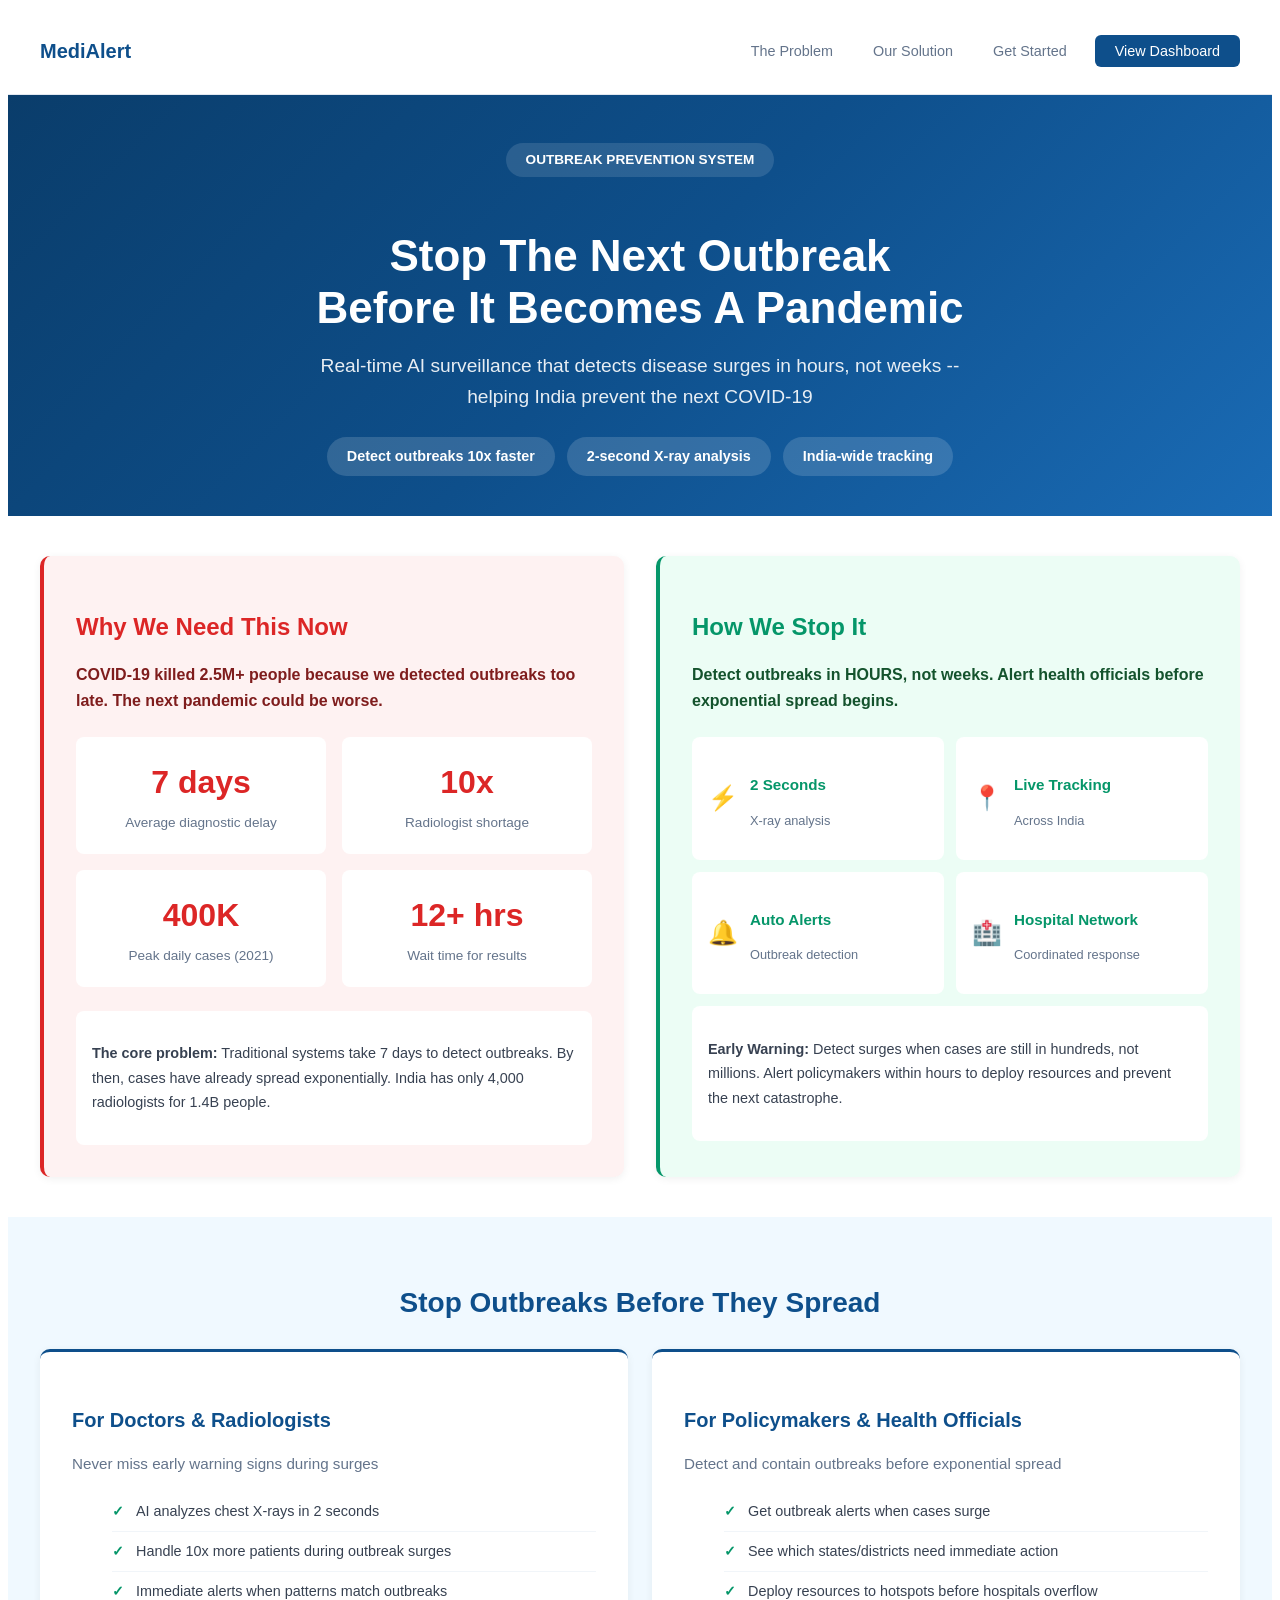
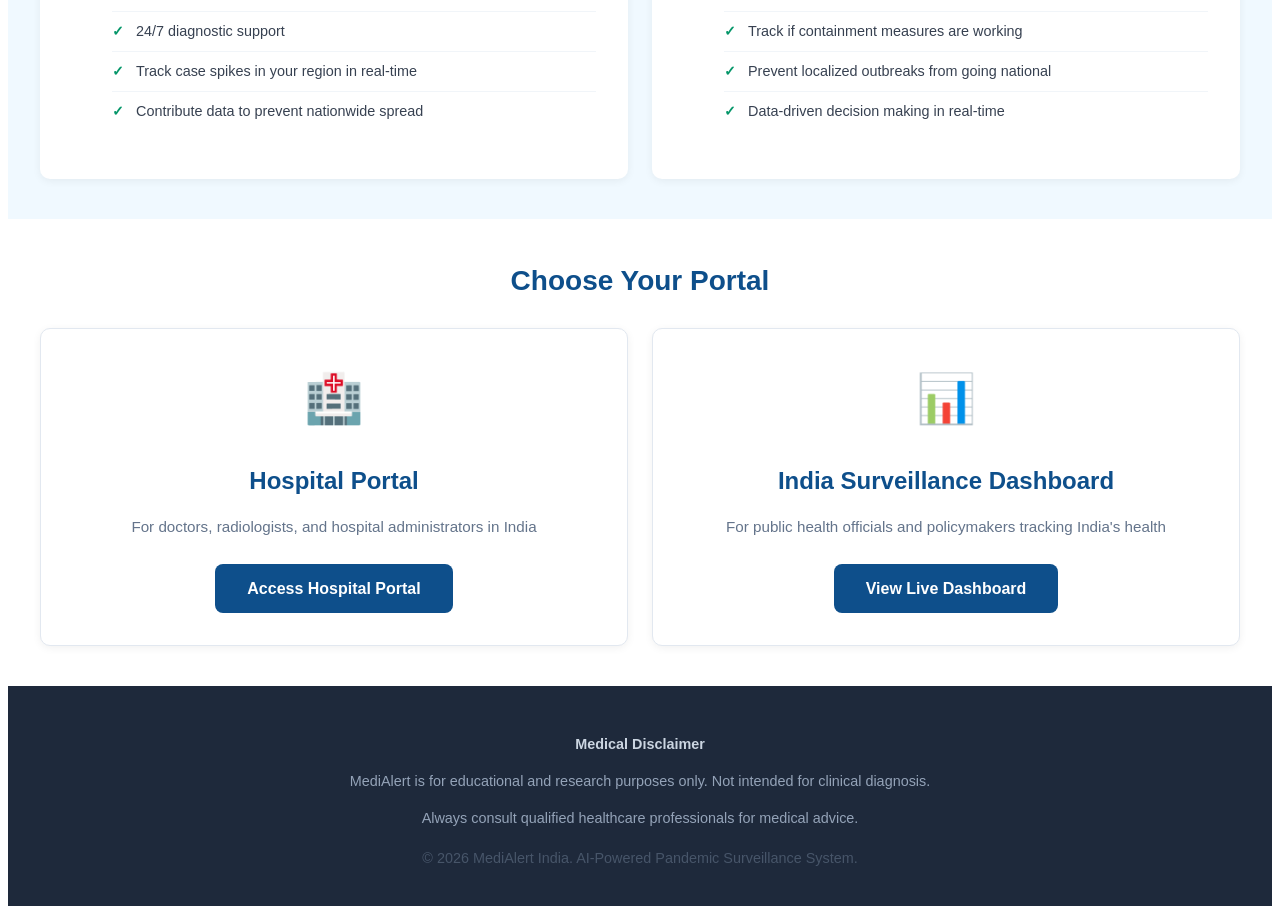
==== commit 9ad363b3: "Fix X-ray session expiry bug and redesign with professional hospital theme Session/API fixes: - Retu" ====
--- a/templates/index.html
+++ b/templates/index.html
@@ -6,33 +6,25 @@
     <title>MediAlert - AI-Powered Pandemic Surveillance for India</title>
     <link rel="stylesheet" href="{{ url_for('static', filename='css/style.css') }}">
     <style>
-        * {
-            margin: 0;
-            padding: 0;
-            box-sizing: border-box;
-        }
-
         body {
             font-family: 'Inter', -apple-system, BlinkMacSystemFont, 'Segoe UI', Roboto, sans-serif;
-            color: #1a1a1a;
+            color: #1e293b;
             line-height: 1.6;
             background: #ffffff;
         }
 
-        /* Navigation */
         .navbar {
             position: sticky;
             top: 0;
-            background: rgba(255, 255, 255, 0.95);
-            backdrop-filter: blur(10px);
-            border-bottom: 1px solid #e5e7eb;
-            padding: 1rem 0;
+            background: rgba(255, 255, 255, 0.97);
+            backdrop-filter: blur(8px);
+            border-bottom: 1px solid #e2e8f0;
+            padding: 0.875rem 0;
             z-index: 1000;
-            box-shadow: 0 2px 10px rgba(0, 0, 0, 0.05);
         }
 
         .navbar-container {
-            max-width: 1400px;
+            max-width: 1200px;
             margin: 0 auto;
             padding: 0 2rem;
             display: flex;
@@ -43,80 +35,68 @@
         .logo-nav {
             display: flex;
             align-items: center;
-            gap: 0.75rem;
+            gap: 0.5rem;
             text-decoration: none;
-            font-size: 1.5rem;
+            font-size: 1.25rem;
             font-weight: 700;
-            color: #2563eb;
-        }
-
-        .logo-icon {
-            font-size: 2rem;
+            color: #0e4f8b;
         }
 
         .nav-menu {
             display: flex;
-            gap: 2rem;
+            gap: 1rem;
             align-items: center;
             list-style: none;
         }
 
         .nav-menu a {
             text-decoration: none;
-            color: #4b5563;
+            color: #64748b;
             font-weight: 500;
-            transition: color 0.2s;
-            padding: 0.5rem 1rem;
+            font-size: 0.9rem;
+            padding: 0.5rem 0.75rem;
             border-radius: 6px;
+            transition: color 0.2s, background 0.2s;
         }
 
         .nav-menu a:hover {
-            color: #2563eb;
-            background: #eff6ff;
+            color: #0e4f8b;
+            background: #f0f9ff;
         }
 
         .nav-btn {
-            background: #2563eb;
+            background: #0e4f8b !important;
             color: white !important;
-            padding: 0.75rem 1.5rem !important;
-            border-radius: 8px;
+            padding: 0.5rem 1.25rem !important;
+            border-radius: 6px;
             font-weight: 600;
-            transition: all 0.3s;
-        }
-
-        .nav-btn:hover {
-            background: #1d4ed8;
-            transform: translateY(-2px);
-            box-shadow: 0 4px 12px rgba(37, 99, 235, 0.3);
-        }
-
-        /* Mobile Menu Button */
+        }
+
+        .nav-btn:hover { background: #0a3d6b !important; }
+
         .mobile-menu-btn {
             display: none;
             background: none;
             border: none;
             font-size: 1.5rem;
             cursor: pointer;
-            color: #4b5563;
-        }
-
-        /* Mobile Sidebar */
+            color: #64748b;
+        }
+
         .mobile-sidebar {
             position: fixed;
             top: 0;
             right: -100%;
-            width: 280px;
+            width: 260px;
             height: 100vh;
             background: white;
-            box-shadow: -2px 0 10px rgba(0, 0, 0, 0.1);
-            padding: 2rem;
+            box-shadow: -2px 0 8px rgba(0, 0, 0, 0.1);
+            padding: 1.5rem;
             transition: right 0.3s ease;
             z-index: 2000;
         }
 
-        .mobile-sidebar.active {
-            right: 0;
-        }
+        .mobile-sidebar.active { right: 0; }
 
         .sidebar-close {
             position: absolute;
@@ -124,96 +104,77 @@
             right: 1rem;
             background: none;
             border: none;
-            font-size: 1.5rem;
+            font-size: 1.25rem;
             cursor: pointer;
-            color: #4b5563;
-        }
-
-        .sidebar-menu {
-            list-style: none;
-            margin-top: 3rem;
-        }
-
-        .sidebar-menu li {
-            margin-bottom: 1rem;
-        }
+            color: #64748b;
+        }
+
+        .sidebar-menu { list-style: none; margin-top: 3rem; }
+        .sidebar-menu li { margin-bottom: 0.75rem; }
 
         .sidebar-menu a {
             text-decoration: none;
-            color: #4b5563;
+            color: #475569;
             font-weight: 500;
             display: block;
             padding: 0.75rem;
             border-radius: 6px;
-            transition: all 0.2s;
-        }
-
-        .sidebar-menu a:hover {
-            background: #eff6ff;
-            color: #2563eb;
-        }
+        }
+
+        .sidebar-menu a:hover { background: #f0f9ff; color: #0e4f8b; }
 
         .overlay {
             position: fixed;
-            top: 0;
-            left: 0;
-            width: 100%;
-            height: 100vh;
-            background: rgba(0, 0, 0, 0.5);
+            top: 0; left: 0;
+            width: 100%; height: 100vh;
+            background: rgba(0, 0, 0, 0.4);
             display: none;
             z-index: 1500;
         }
 
-        .overlay.active {
-            display: block;
-        }
-
-        /* Hero Section */
-        .hero {
-            background: linear-gradient(135deg, #1e40af 0%, #2563eb 50%, #3b82f6 100%);
+        .overlay.active { display: block; }
+
+        .hero-section {
+            background: linear-gradient(135deg, #0a3d6b 0%, #0e4f8b 50%, #1a6bb5 100%);
             color: white;
             padding: 3rem 2rem 2.5rem;
             text-align: center;
         }
 
-        .hero-content {
-            max-width: 1400px;
-            margin: 0 auto;
-        }
-
-        .hero h1 {
-            font-size: 3.5rem;
+        .hero-section h1 {
+            font-size: 2.75rem;
             font-weight: 800;
-            margin-bottom: 1.5rem;
+            margin-bottom: 1rem;
             line-height: 1.2;
-        }
-
-        .hero-subtitle {
-            font-size: 1.5rem;
-            opacity: 0.95;
-            max-width: 800px;
-            margin: 0 auto 2rem;
+            color: white;
+        }
+
+        .hero-sub {
+            font-size: 1.2rem;
+            opacity: 0.9;
+            max-width: 700px;
+            margin: 0 auto 1.5rem;
+            color: white;
         }
 
         .hero-badges {
             display: flex;
-            gap: 1rem;
+            gap: 0.75rem;
             justify-content: center;
             flex-wrap: wrap;
-            margin-top: 2rem;
-        }
-
-        .badge {
-            background: rgba(255, 255, 255, 0.2);
-            padding: 0.75rem 1.5rem;
-            border-radius: 25px;
+            margin-top: 1.5rem;
+        }
+
+        .badge-item {
+            background: rgba(255, 255, 255, 0.15);
+            padding: 0.5rem 1.25rem;
+            border-radius: 20px;
             font-weight: 600;
-            backdrop-filter: blur(10px);
-        }
-
-        /* Problem & Solution Section */
-        .problem-solution-section {
-            max-width: 1400px;
+            font-size: 0.9rem;
+        }
+
+        .ps-section {
+            max-width: 1200px;
             margin: 2.5rem auto;
             padding: 0 2rem;
             display: grid;
@@ -223,322 +184,137 @@
 
         .problem-card, .solution-card {
             padding: 2rem;
-            border-radius: 12px;
-            box-shadow: 0 4px 20px rgba(0, 0, 0, 0.1);
-        }
-
-        .problem-card {
-            background: linear-gradient(135deg, #fef2f2 0%, #fee2e2 100%);
-            border-left: 6px solid #dc2626;
-        }
-
-        .solution-card {
-            background: linear-gradient(135deg, #f0fdf4 0%, #dcfce7 100%);
-            border-left: 6px solid #16a34a;
-        }
-
-        .problem-card h2, .solution-card h2 {
-            font-size: 2rem;
-            margin-bottom: 1.5rem;
-            display: flex;
-            align-items: center;
-            gap: 1rem;
-        }
-
-        .problem-card h2 {
-            color: #dc2626;
-        }
-
-        .solution-card h2 {
-            color: #16a34a;
-        }
-
-        .stats-grid {
-            display: grid;
-            grid-template-columns: repeat(2, 1fr);
-            gap: 1.5rem;
-            margin: 2rem 0;
-        }
-
-        .stat-box {
-            background: white;
-            padding: 1.5rem;
-            border-radius: 12px;
-            text-align: center;
-            box-shadow: 0 2px 8px rgba(0, 0, 0, 0.08);
-        }
-
-        .stat-number {
-            font-size: 2.5rem;
-            font-weight: 800;
-            color: #dc2626;
-            margin-bottom: 0.5rem;
-        }
-
-        .stat-label {
-            color: #6b7280;
-            font-size: 0.9rem;
-        }
-
-        .solution-features {
+            border-radius: 10px;
+            box-shadow: 0 2px 8px rgba(0, 0, 0, 0.06);
+        }
+
+        .problem-card { background: #fef2f2; border-left: 4px solid #dc2626; }
+        .solution-card { background: #ecfdf5; border-left: 4px solid #059669; }
+        .problem-card h2, .solution-card h2 { font-size: 1.5rem; margin-bottom: 1rem; }
+        .problem-card h2 { color: #dc2626; }
+        .solution-card h2 { color: #059669; }
+
+        .stat-grid {
             display: grid;
             grid-template-columns: repeat(2, 1fr);
             gap: 1rem;
-            margin-top: 2rem;
-        }
-
-        .solution-feature {
+            margin: 1.5rem 0;
+        }
+
+        .stat-box { background: white; padding: 1.25rem; border-radius: 8px; text-align: center; }
+        .stat-num { font-size: 2rem; font-weight: 800; color: #dc2626; margin-bottom: 0.25rem; }
+        .stat-lbl { color: #64748b; font-size: 0.85rem; }
+
+        .sol-features {
+            display: grid;
+            grid-template-columns: repeat(2, 1fr);
+            gap: 0.75rem;
+            margin-top: 1.5rem;
+        }
+
+        .sol-feature {
             background: white;
-            padding: 1.25rem;
-            border-radius: 10px;
+            padding: 1rem;
+            border-radius: 8px;
             display: flex;
             align-items: center;
-            gap: 1rem;
-            box-shadow: 0 2px 8px rgba(0, 0, 0, 0.08);
-        }
-
-        .feature-icon {
-            font-size: 2rem;
-        }
-
-        .feature-text h4 {
-            color: #16a34a;
-            margin-bottom: 0.25rem;
-            font-size: 1.1rem;
-        }
-
-        .feature-text p {
-            color: #6b7280;
+            gap: 0.75rem;
+        }
+
+        .sf-icon { font-size: 1.5rem; }
+        .sf-text h4 { color: #059669; font-size: 0.95rem; margin-bottom: 0.1rem; }
+        .sf-text p { color: #64748b; font-size: 0.8rem; }
+
+        .audience-section { background: #f0f9ff; padding: 2.5rem 2rem; margin: 2.5rem 0; }
+        .audience-content { max-width: 1200px; margin: 0 auto; }
+        .audience-section h2 { text-align: center; font-size: 1.75rem; color: #0e4f8b; margin-bottom: 1.5rem; }
+
+        .aud-grid { display: grid; grid-template-columns: repeat(2, 1fr); gap: 1.5rem; }
+
+        .aud-card {
+            background: white;
+            padding: 2rem;
+            border-radius: 10px;
+            box-shadow: 0 2px 8px rgba(0, 0, 0, 0.06);
+            border-top: 3px solid #0e4f8b;
+        }
+
+        .aud-card h3 { font-size: 1.25rem; color: #0e4f8b; margin-bottom: 0.5rem; }
+        .aud-card-sub { color: #64748b; margin-bottom: 1rem; font-size: 0.95rem; }
+        .ben-list { list-style: none; }
+
+        .ben-list li {
+            padding: 0.5rem 0;
+            color: #374151;
+            border-bottom: 1px solid #f1f5f9;
+            padding-left: 1.5rem;
+            position: relative;
             font-size: 0.9rem;
         }
 
-        /* Target Audience Section */
-        .audience-section {
-            background: linear-gradient(135deg, #eff6ff 0%, #dbeafe 100%);
-            padding: 2.5rem 2rem;
-            margin: 2.5rem 0;
-        }
-
-        .audience-content {
-            max-width: 1400px;
-            margin: 0 auto;
-        }
-
-        .audience-section h2 {
-            text-align: center;
-            font-size: 2.5rem;
-            color: #1e40af;
-            margin-bottom: 2rem;
-        }
-
-        .audience-grid {
-            display: grid;
-            grid-template-columns: repeat(2, 1fr);
-            gap: 2rem;
-        }
-
-        .audience-card {
-            background: white;
-            padding: 2.5rem;
-            border-radius: 16px;
-            box-shadow: 0 4px 20px rgba(0, 0, 0, 0.1);
-            border-top: 5px solid #2563eb;
-        }
-
-        .audience-card-icon {
-            font-size: 3.5rem;
-            margin-bottom: 1rem;
-        }
-
-        .audience-card h3 {
-            font-size: 1.75rem;
-            color: #1e40af;
-            margin-bottom: 1rem;
-        }
-
-        .audience-card-subtitle {
-            color: #6b7280;
-            margin-bottom: 1.5rem;
-            font-size: 1.1rem;
-        }
-
-        .benefit-list {
-            list-style: none;
-        }
-
-        .benefit-list li {
-            padding: 0.75rem 0;
-            color: #374151;
-            border-bottom: 1px solid #e5e7eb;
-            padding-left: 2rem;
-            position: relative;
-        }
-
-        .benefit-list li:before {
-            content: "✓";
-            position: absolute;
-            left: 0;
-            color: #16a34a;
-            font-weight: bold;
-            font-size: 1.2rem;
-        }
-
-        .benefit-list li:last-child {
-            border-bottom: none;
-        }
-
-        /* Portal Cards */
-        .portals-section {
-            max-width: 1400px;
-            margin: 2.5rem auto;
-            padding: 0 2rem;
-        }
-
-        .portals-section h2 {
-            text-align: center;
-            font-size: 2.5rem;
-            color: #1e40af;
-            margin-bottom: 2rem;
-        }
-
-        .portal-grid {
-            display: grid;
-            grid-template-columns: repeat(2, 1fr);
-            gap: 2rem;
-        }
+        .ben-list li:before { content: "\2713"; position: absolute; left: 0; color: #059669; font-weight: bold; }
+        .ben-list li:last-child { border-bottom: none; }
+
+        .portals-section { max-width: 1200px; margin: 2.5rem auto; padding: 0 2rem; }
+        .portals-section h2 { text-align: center; font-size: 1.75rem; color: #0e4f8b; margin-bottom: 1.5rem; }
+        .portal-grid { display: grid; grid-template-columns: repeat(2, 1fr); gap: 1.5rem; }
 
         .portal-card {
             background: white;
             padding: 2rem;
-            border-radius: 12px;
-            box-shadow: 0 4px 20px rgba(0, 0, 0, 0.1);
+            border-radius: 10px;
+            box-shadow: 0 2px 8px rgba(0, 0, 0, 0.06);
             text-align: center;
-            transition: all 0.3s;
-            border: 2px solid #e5e7eb;
-        }
-
-        .portal-card:hover {
-            transform: translateY(-8px);
-            box-shadow: 0 12px 30px rgba(37, 99, 235, 0.2);
-            border-color: #2563eb;
-        }
-
-        .portal-icon {
-            font-size: 4rem;
-            margin-bottom: 1.5rem;
-        }
-
-        .portal-card h3 {
-            font-size: 2rem;
-            color: #1e40af;
-            margin-bottom: 1rem;
-        }
-
-        .portal-card p {
-            color: #6b7280;
-            margin-bottom: 2rem;
-            font-size: 1.1rem;
-        }
+            transition: box-shadow 0.2s;
+            border: 1px solid #e2e8f0;
+        }
+
+        .portal-card:hover { box-shadow: 0 8px 20px rgba(14, 79, 139, 0.12); }
+        .portal-icon { font-size: 3rem; margin-bottom: 1rem; }
+        .portal-card h3 { font-size: 1.5rem; color: #0e4f8b; margin-bottom: 0.5rem; }
+        .portal-card p { color: #64748b; margin-bottom: 1.5rem; font-size: 0.95rem; }
 
         .portal-link {
             display: inline-block;
-            background: #2563eb;
+            background: #0e4f8b;
             color: white;
-            padding: 1rem 2.5rem;
-            border-radius: 10px;
+            padding: 0.75rem 2rem;
+            border-radius: 8px;
             text-decoration: none;
             font-weight: 600;
-            transition: all 0.3s;
-        }
-
-        .portal-link:hover {
-            background: #1d4ed8;
-            transform: scale(1.05);
-            box-shadow: 0 4px 15px rgba(37, 99, 235, 0.4);
-        }
-
-        /* Footer */
-        .footer {
-            background: #1f2937;
-            color: #9ca3af;
-            padding: 3rem 2rem;
-            text-align: center;
-        }
-
-        .footer-content {
-            max-width: 1400px;
-            margin: 0 auto;
-        }
-
-        .footer p {
-            margin-bottom: 0.5rem;
-        }
-
-        /* Responsive */
+            transition: background 0.2s;
+        }
+
+        .portal-link:hover { background: #0a3d6b; }
+
+        .site-footer { background: #1e293b; color: #94a3b8; padding: 2rem; text-align: center; }
+        .site-footer p { margin-bottom: 0.25rem; font-size: 0.9rem; }
+
         @media (max-width: 768px) {
-            .nav-menu {
-                display: none;
-            }
-
-            .mobile-menu-btn {
-                display: block;
-            }
-
-            .hero h1 {
-                font-size: 2.5rem;
-            }
-
-            .hero-subtitle {
-                font-size: 1.2rem;
-            }
-
-            .problem-solution-section {
-                grid-template-columns: 1fr;
-                gap: 2rem;
-            }
-
-            .stats-grid {
-                grid-template-columns: 1fr;
-            }
-
-            .solution-features {
-                grid-template-columns: 1fr;
-            }
-
-            .audience-grid {
-                grid-template-columns: 1fr;
-            }
-
-            .portal-grid {
-                grid-template-columns: 1fr;
-            }
+            .nav-menu { display: none; }
+            .mobile-menu-btn { display: block; }
+            .hero-section h1 { font-size: 2rem; }
+            .ps-section, .aud-grid, .portal-grid, .stat-grid, .sol-features { grid-template-columns: 1fr; }
         }
     </style>
 </head>
 <body>
-    <!-- Navigation -->
     <nav class="navbar">
         <div class="navbar-container">
-            <a href="/" class="logo-nav">
-                <span class="logo-icon">🏥</span>
-                <span>MediAlert</span>
-            </a>
-
+            <a href="/" class="logo-nav">MediAlert</a>
             <ul class="nav-menu">
                 <li><a href="#problem">The Problem</a></li>
                 <li><a href="#solution">Our Solution</a></li>
                 <li><a href="#portals">Get Started</a></li>
                 <li><a href="/surveillance" class="nav-btn">View Dashboard</a></li>
             </ul>
-
-            <button class="mobile-menu-btn" onclick="toggleMobileMenu()">☰</button>
+            <button class="mobile-menu-btn" onclick="toggleMobileMenu()">&#9776;</button>
         </div>
     </nav>
 
-    <!-- Mobile Sidebar -->
     <div class="overlay" id="overlay" onclick="toggleMobileMenu()"></div>
     <div class="mobile-sidebar" id="mobileSidebar">
-        <button class="sidebar-close" onclick="toggleMobileMenu()">✕</button>
+        <button class="sidebar-close" onclick="toggleMobileMenu()">&#10005;</button>
         <ul class="sidebar-menu">
             <li><a href="#problem" onclick="toggleMobileMenu()">The Problem</a></li>
             <li><a href="#solution" onclick="toggleMobileMenu()">Our Solution</a></li>
@@ -548,193 +324,116 @@
         </ul>
     </div>
 
-    <!-- Hero Section -->
-    <section class="hero">
-        <div class="hero-content">
-            <div style="background: rgba(255, 255, 255, 0.15); padding: 0.5rem 1.5rem; border-radius: 25px; display: inline-block; margin-bottom: 1rem; font-weight: 600; font-size: 0.9rem;">🚨 OUTBREAK PREVENTION SYSTEM</div>
+    <section class="hero-section">
+        <div style="max-width: 1200px; margin: 0 auto;">
+            <div style="background: rgba(255,255,255,0.12); padding: 0.4rem 1.25rem; border-radius: 20px; display: inline-block; margin-bottom: 1rem; font-weight: 600; font-size: 0.85rem;">OUTBREAK PREVENTION SYSTEM</div>
             <h1>Stop The Next Outbreak<br>Before It Becomes A Pandemic</h1>
-            <p class="hero-subtitle">Real-time AI surveillance that detects disease surges in hours, not weeks — helping India prevent the next COVID-19</p>
+            <p class="hero-sub">Real-time AI surveillance that detects disease surges in hours, not weeks -- helping India prevent the next COVID-19</p>
             <div class="hero-badges">
-                <span class="badge">⚡ Detect outbreaks 10x faster</span>
-                <span class="badge">🏥 2-second X-ray analysis</span>
-                <span class="badge">🇮🇳 India-wide tracking</span>
+                <span class="badge-item">Detect outbreaks 10x faster</span>
+                <span class="badge-item">2-second X-ray analysis</span>
+                <span class="badge-item">India-wide tracking</span>
             </div>
         </div>
     </section>
 
-    <!-- Problem & Solution Section -->
-    <div class="problem-solution-section" id="problem">
-        <!-- Problem Card -->
+    <div class="ps-section" id="problem">
         <div class="problem-card">
-            <h2><span>⚠️</span> Why We Need This Now</h2>
-            <p style="color: #7f1d1d; font-size: 1.1rem; margin-bottom: 1.5rem; font-weight: 600;">
-                COVID-19 killed 2.5M+ people because we detected outbreaks too late. The next pandemic could be worse.
-            </p>
-
-            <div class="stats-grid">
-                <div class="stat-box">
-                    <div class="stat-number">7 days</div>
-                    <div class="stat-label">Average diagnostic delay</div>
-                </div>
-                <div class="stat-box">
-                    <div class="stat-number">10x</div>
-                    <div class="stat-label">Radiologist shortage</div>
-                </div>
-                <div class="stat-box">
-                    <div class="stat-number">400K</div>
-                    <div class="stat-label">Peak daily cases (2021)</div>
-                </div>
-                <div class="stat-box">
-                    <div class="stat-number">12+ hrs</div>
-                    <div class="stat-label">Wait time for results</div>
-                </div>
-            </div>
-
-            <div style="background: white; padding: 1.5rem; border-radius: 10px; margin-top: 1rem;">
-                <p style="color: #374151; font-size: 1rem; line-height: 1.7;">
-                    <strong>The Problem:</strong><br>
-                    • Traditional systems take <strong>7 days</strong> to detect outbreaks<br>
-                    • By then, cases have already spread exponentially<br>
-                    • Delayed detection = millions of preventable infections<br>
-                    • India has only 4,000 radiologists for 1.4B people
-                </p>
-            </div>
-        </div>
-
-        <!-- Solution Card -->
+            <h2>Why We Need This Now</h2>
+            <p style="color: #7f1d1d; font-size: 1rem; margin-bottom: 1rem; font-weight: 600;">COVID-19 killed 2.5M+ people because we detected outbreaks too late. The next pandemic could be worse.</p>
+            <div class="stat-grid">
+                <div class="stat-box"><div class="stat-num">7 days</div><div class="stat-lbl">Average diagnostic delay</div></div>
+                <div class="stat-box"><div class="stat-num">10x</div><div class="stat-lbl">Radiologist shortage</div></div>
+                <div class="stat-box"><div class="stat-num">400K</div><div class="stat-lbl">Peak daily cases (2021)</div></div>
+                <div class="stat-box"><div class="stat-num">12+ hrs</div><div class="stat-lbl">Wait time for results</div></div>
+            </div>
+            <div style="background: white; padding: 1rem; border-radius: 8px; margin-top: 0.75rem;">
+                <p style="color: #374151; font-size: 0.9rem; line-height: 1.7;"><strong>The core problem:</strong> Traditional systems take 7 days to detect outbreaks. By then, cases have already spread exponentially. India has only 4,000 radiologists for 1.4B people.</p>
+            </div>
+        </div>
+
         <div class="solution-card" id="solution">
-            <h2><span>✓</span> How We Stop It</h2>
-            <p style="color: #14532d; font-size: 1.1rem; margin-bottom: 1.5rem; font-weight: 600;">
-                Detect outbreaks in HOURS, not weeks. Alert health officials before exponential spread begins.
-            </p>
-
-            <div class="solution-features">
-                <div class="solution-feature">
-                    <span class="feature-icon">⚡</span>
-                    <div class="feature-text">
-                        <h4>2 Seconds</h4>
-                        <p>X-ray analysis</p>
-                    </div>
-                </div>
-                <div class="solution-feature">
-                    <span class="feature-icon">📍</span>
-                    <div class="feature-text">
-                        <h4>Live Tracking</h4>
-                        <p>Across India</p>
-                    </div>
-                </div>
-                <div class="solution-feature">
-                    <span class="feature-icon">🚨</span>
-                    <div class="feature-text">
-                        <h4>Auto Alerts</h4>
-                        <p>Outbreak detection</p>
-                    </div>
-                </div>
-                <div class="solution-feature">
-                    <span class="feature-icon">🏥</span>
-                    <div class="feature-text">
-                        <h4>Hospital Network</h4>
-                        <p>Coordinated response</p>
-                    </div>
-                </div>
-            </div>
-
-            <div style="background: white; padding: 1.5rem; border-radius: 10px; margin-top: 1rem;">
-                <p style="color: #374151; font-size: 1rem; line-height: 1.7;">
-                    <strong>Outbreak Prevention in Action:</strong><br>
-                    • <strong>Early Warning:</strong> Detect surges when cases are still in hundreds, not millions<br>
-                    • <strong>Fast Response:</strong> Alert policymakers within hours to deploy resources<br>
-                    • <strong>Stop Spread:</strong> Implement containment before exponential growth<br>
-                    • <strong>Save Lives:</strong> Prevent the next COVID-19 catastrophe
-                </p>
+            <h2>How We Stop It</h2>
+            <p style="color: #14532d; font-size: 1rem; margin-bottom: 1rem; font-weight: 600;">Detect outbreaks in HOURS, not weeks. Alert health officials before exponential spread begins.</p>
+            <div class="sol-features">
+                <div class="sol-feature"><span class="sf-icon">&#9889;</span><div class="sf-text"><h4>2 Seconds</h4><p>X-ray analysis</p></div></div>
+                <div class="sol-feature"><span class="sf-icon">&#128205;</span><div class="sf-text"><h4>Live Tracking</h4><p>Across India</p></div></div>
+                <div class="sol-feature"><span class="sf-icon">&#128276;</span><div class="sf-text"><h4>Auto Alerts</h4><p>Outbreak detection</p></div></div>
+                <div class="sol-feature"><span class="sf-icon">&#127973;</span><div class="sf-text"><h4>Hospital Network</h4><p>Coordinated response</p></div></div>
+            </div>
+            <div style="background: white; padding: 1rem; border-radius: 8px; margin-top: 0.75rem;">
+                <p style="color: #374151; font-size: 0.9rem; line-height: 1.7;"><strong>Early Warning:</strong> Detect surges when cases are still in hundreds, not millions. Alert policymakers within hours to deploy resources and prevent the next catastrophe.</p>
             </div>
         </div>
     </div>
 
-    <!-- Target Audience Section -->
     <section class="audience-section">
         <div class="audience-content">
             <h2>Stop Outbreaks Before They Spread</h2>
-            <div class="audience-grid">
-                <!-- For Doctors -->
-                <div class="audience-card">
-                    <div class="audience-card-icon">👨‍⚕️</div>
-                    <h3>For Doctors & Radiologists</h3>
-                    <p class="audience-card-subtitle">Never miss early warning signs during surges</p>
-                    <ul class="benefit-list">
-                        <li>AI analyzes chest X-rays in 2 seconds - no delays</li>
+            <div class="aud-grid">
+                <div class="aud-card">
+                    <h3>For Doctors &amp; Radiologists</h3>
+                    <p class="aud-card-sub">Never miss early warning signs during surges</p>
+                    <ul class="ben-list">
+                        <li>AI analyzes chest X-rays in 2 seconds</li>
                         <li>Handle 10x more patients during outbreak surges</li>
                         <li>Immediate alerts when patterns match outbreaks</li>
-                        <li>24/7 diagnostic support - never overwhelmed</li>
+                        <li>24/7 diagnostic support</li>
                         <li>Track case spikes in your region in real-time</li>
                         <li>Contribute data to prevent nationwide spread</li>
                     </ul>
                 </div>
-
-                <!-- For Policymakers -->
-                <div class="audience-card">
-                    <div class="audience-card-icon">🏛️</div>
-                    <h3>For Policymakers & Health Officials</h3>
-                    <p class="audience-card-subtitle">Detect and contain outbreaks before exponential spread</p>
-                    <ul class="benefit-list">
-                        <li>Get outbreak alerts when cases surge — not after</li>
+                <div class="aud-card">
+                    <h3>For Policymakers &amp; Health Officials</h3>
+                    <p class="aud-card-sub">Detect and contain outbreaks before exponential spread</p>
+                    <ul class="ben-list">
+                        <li>Get outbreak alerts when cases surge</li>
                         <li>See which states/districts need immediate action</li>
-                        <li>Deploy resources to hotspots BEFORE hospitals overflow</li>
+                        <li>Deploy resources to hotspots before hospitals overflow</li>
                         <li>Track if containment measures are working</li>
                         <li>Prevent localized outbreaks from going national</li>
-                        <li>Avoid repeating COVID-19's delay mistakes</li>
+                        <li>Data-driven decision making in real-time</li>
                     </ul>
                 </div>
             </div>
         </div>
     </section>
 
-    <!-- Portal Cards -->
     <section class="portals-section" id="portals">
         <h2>Choose Your Portal</h2>
         <div class="portal-grid">
             <div class="portal-card">
-                <div class="portal-icon">🏨</div>
+                <div class="portal-icon">&#127973;</div>
                 <h3>Hospital Portal</h3>
                 <p>For doctors, radiologists, and hospital administrators in India</p>
-                <a href="/hospital/login" class="portal-link">Access Hospital Portal →</a>
-            </div>
-
+                <a href="/hospital/login" class="portal-link">Access Hospital Portal</a>
+            </div>
             <div class="portal-card">
-                <div class="portal-icon">🇮🇳</div>
+                <div class="portal-icon">&#128202;</div>
                 <h3>India Surveillance Dashboard</h3>
                 <p>For public health officials and policymakers tracking India's health</p>
-                <a href="/surveillance" class="portal-link">View Live Dashboard →</a>
+                <a href="/surveillance" class="portal-link">View Live Dashboard</a>
             </div>
         </div>
     </section>
 
-    <!-- Footer -->
-    <footer class="footer">
-        <div class="footer-content">
-            <p style="font-weight: 600; color: #d1d5db; font-size: 1.1rem; margin-bottom: 1rem;">⚠️ Medical Disclaimer</p>
-            <p>MediAlert is for educational and research purposes only. Not intended for clinical diagnosis.</p>
-            <p>Always consult qualified healthcare professionals for medical advice.</p>
-            <p style="margin-top: 2rem; color: #6b7280;">&copy; 2026 MediAlert India. AI-Powered Pandemic Surveillance System.</p>
-        </div>
+    <footer class="site-footer">
+        <p style="font-weight: 600; color: #cbd5e1; margin-bottom: 0.5rem;">Medical Disclaimer</p>
+        <p>MediAlert is for educational and research purposes only. Not intended for clinical diagnosis.</p>
+        <p>Always consult qualified healthcare professionals for medical advice.</p>
+        <p style="margin-top: 1rem; color: #475569;">&copy; 2026 MediAlert India. AI-Powered Pandemic Surveillance System.</p>
     </footer>
 
     <script>
         function toggleMobileMenu() {
-            const sidebar = document.getElementById('mobileSidebar');
-            const overlay = document.getElementById('overlay');
-            sidebar.classList.toggle('active');
-            overlay.classList.toggle('active');
-        }
-
-        // Smooth scrolling for anchor links
+            document.getElementById('mobileSidebar').classList.toggle('active');
+            document.getElementById('overlay').classList.toggle('active');
+        }
         document.querySelectorAll('a[href^="#"]').forEach(anchor => {
             anchor.addEventListener('click', function (e) {
                 e.preventDefault();
                 const target = document.querySelector(this.getAttribute('href'));
-                if (target) {
-                    target.scrollIntoView({ behavior: 'smooth', block: 'start' });
-                }
+                if (target) target.scrollIntoView({ behavior: 'smooth', block: 'start' });
             });
         });
     </script>
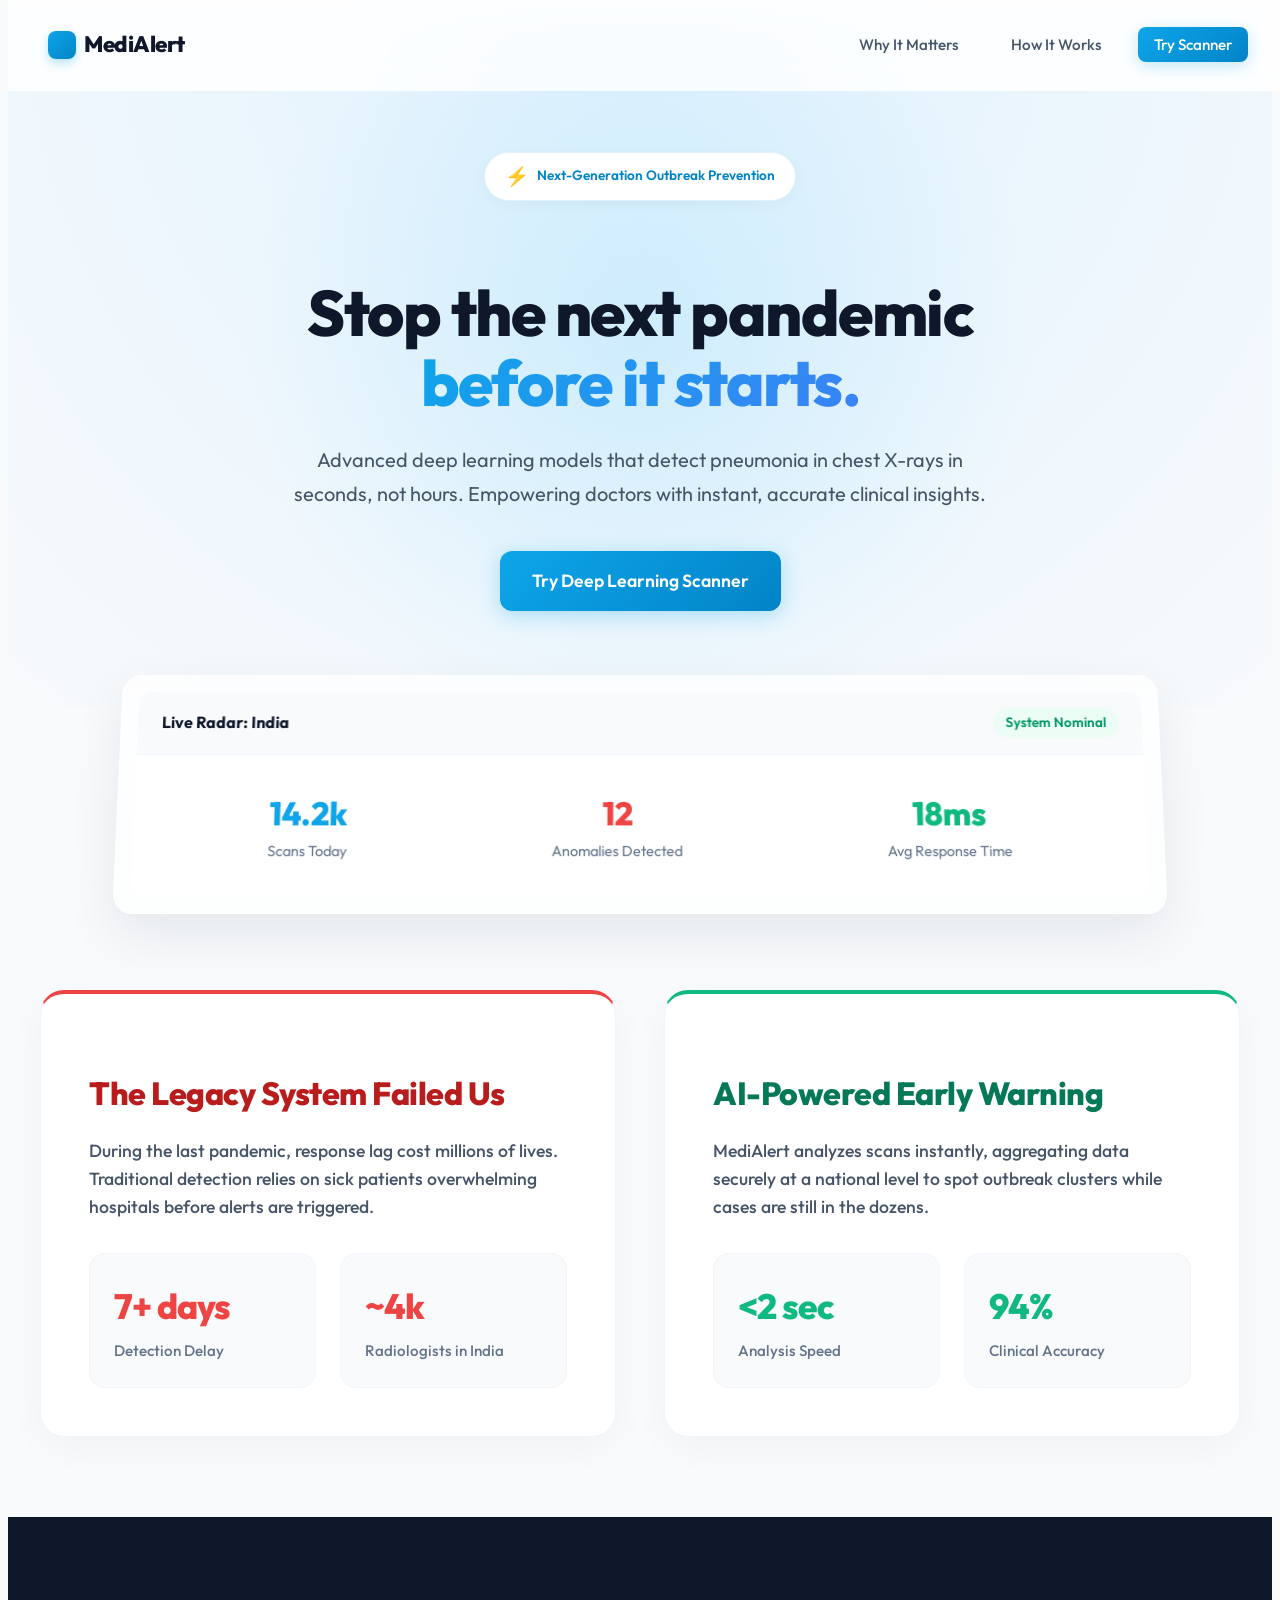
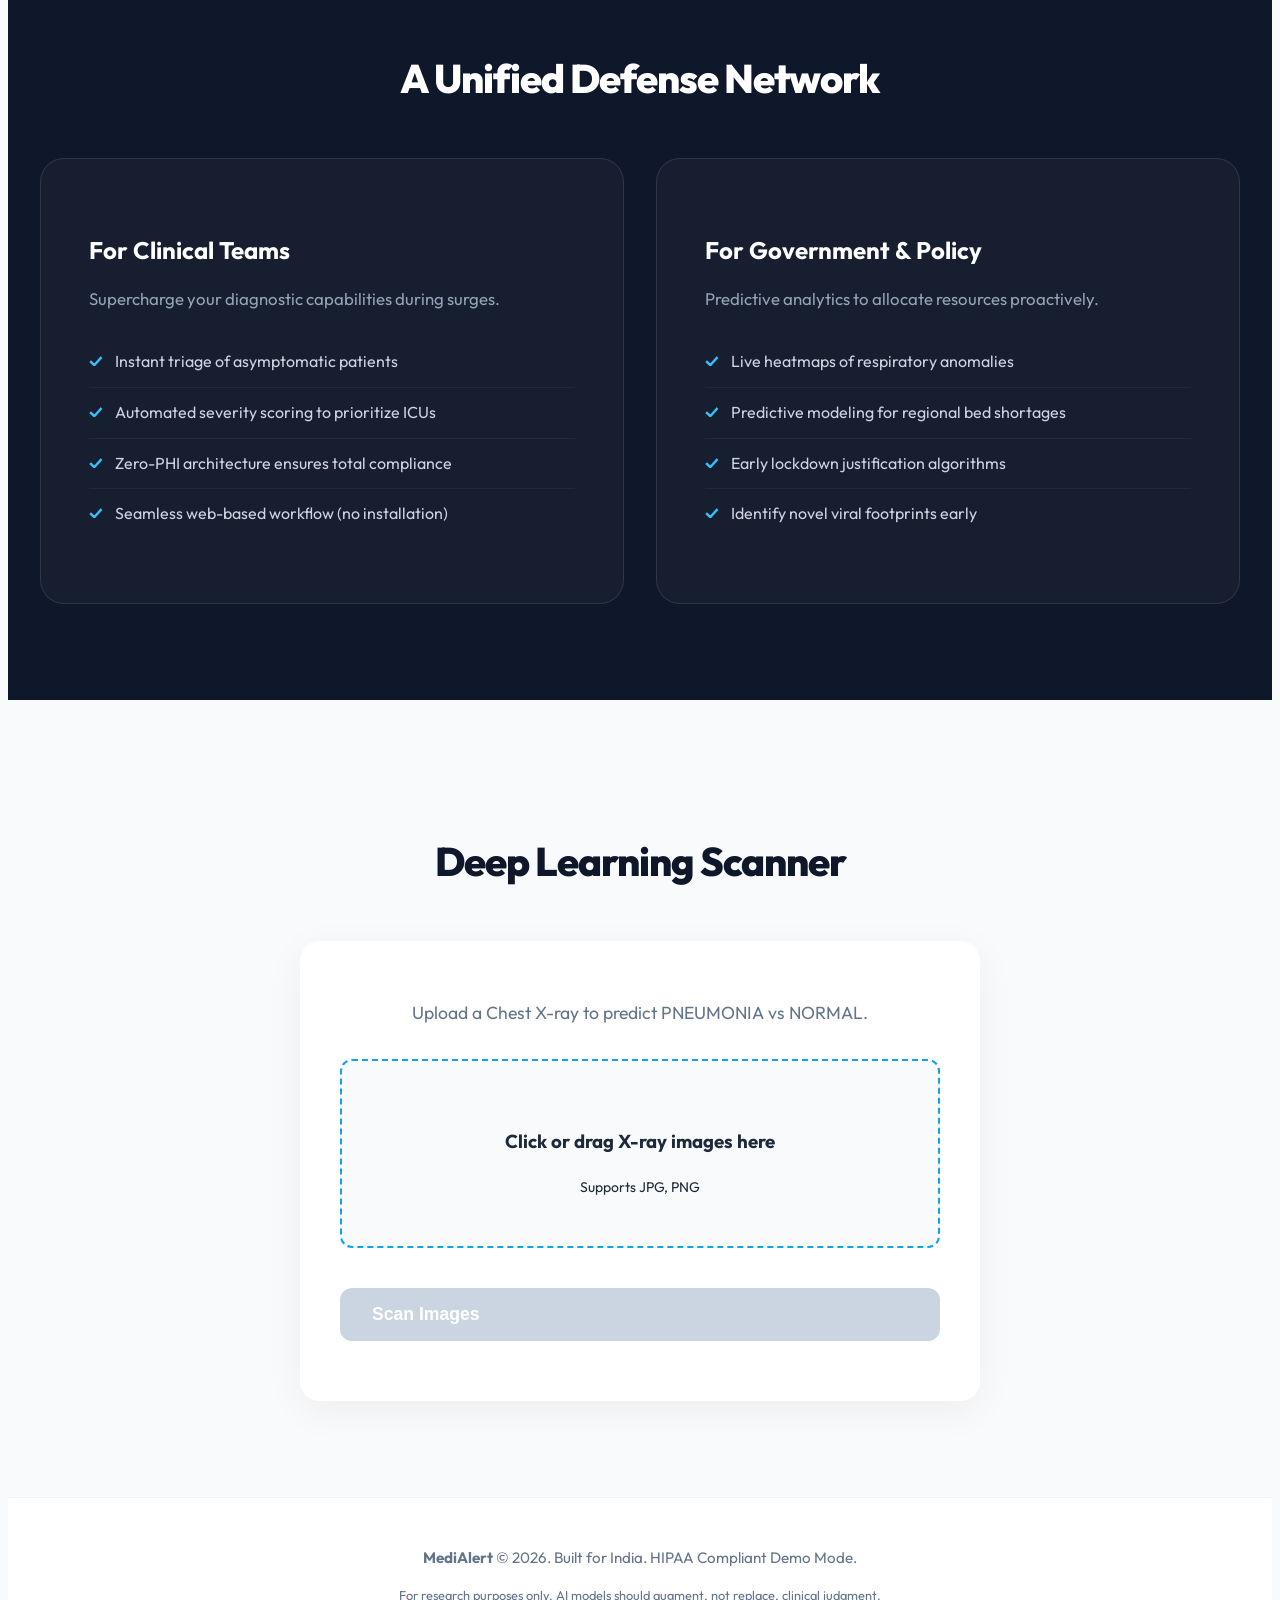
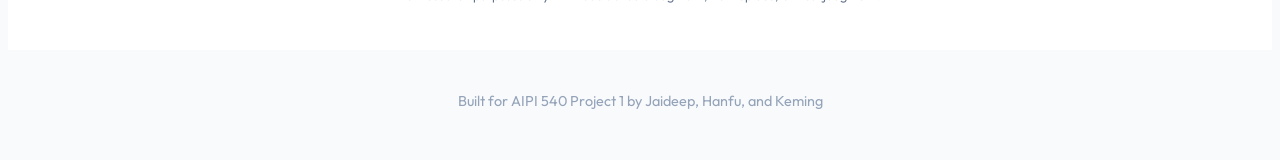
==== commit c0c2463b: "Add website link to README Added website link for the MediAlert platform." ====
--- a/templates/index.html
+++ b/templates/index.html
@@ -1,26 +1,39 @@
 <!DOCTYPE html>
 <html lang="en">
+
 <head>
     <meta charset="UTF-8">
     <meta name="viewport" content="width=device-width, initial-scale=1.0">
-    <title>MediAlert - AI-Powered Pandemic Surveillance for India</title>
+    <title>MediAlert - AI Medical Assistant</title>
     <link rel="stylesheet" href="{{ url_for('static', filename='css/style.css') }}">
+    <link href="https://fonts.googleapis.com/css2?family=Outfit:wght@300;400;500;600;700;800&display=swap"
+        rel="stylesheet">
     <style>
         body {
-            font-family: 'Inter', -apple-system, BlinkMacSystemFont, 'Segoe UI', Roboto, sans-serif;
+            font-family: 'Outfit', -apple-system, BlinkMacSystemFont, 'Segoe UI', Roboto, sans-serif;
             color: #1e293b;
             line-height: 1.6;
-            background: #ffffff;
-        }
-
+            background: #f8fafc;
+            overflow-x: hidden;
+        }
+
+        /* ===== Sleek Navbar ===== */
         .navbar {
-            position: sticky;
+            position: fixed;
             top: 0;
-            background: rgba(255, 255, 255, 0.97);
-            backdrop-filter: blur(8px);
-            border-bottom: 1px solid #e2e8f0;
-            padding: 0.875rem 0;
+            width: 100%;
+            background: rgba(255, 255, 255, 0.85);
+            backdrop-filter: blur(12px);
+            -webkit-backdrop-filter: blur(12px);
+            border-bottom: 1px solid rgba(255, 255, 255, 0.4);
+            padding: 1rem 0;
             z-index: 1000;
+            transition: all 0.3s ease;
+        }
+
+        .navbar.scrolled {
+            box-shadow: 0 4px 30px rgba(0, 0, 0, 0.05);
+            padding: 0.75rem 0;
         }
 
         .navbar-container {
@@ -37,398 +50,654 @@
             align-items: center;
             gap: 0.5rem;
             text-decoration: none;
-            font-size: 1.25rem;
-            font-weight: 700;
-            color: #0e4f8b;
+            font-size: 1.4rem;
+            font-weight: 800;
+            color: #0f172a;
+            letter-spacing: -0.5px;
+        }
+
+        .logo-nav::before {
+            content: '';
+            display: inline-block;
+            width: 28px;
+            height: 28px;
+            background: linear-gradient(135deg, #0ea5e9, #0284c7);
+            border-radius: 8px;
+            box-shadow: 0 4px 10px rgba(14, 165, 233, 0.3);
         }
 
         .nav-menu {
             display: flex;
-            gap: 1rem;
+            gap: 1.25rem;
             align-items: center;
             list-style: none;
         }
 
         .nav-menu a {
-            text-decoration: none;
-            color: #64748b;
-            font-weight: 500;
-            font-size: 0.9rem;
-            padding: 0.5rem 0.75rem;
-            border-radius: 6px;
-            transition: color 0.2s, background 0.2s;
-        }
-
-        .nav-menu a:hover {
-            color: #0e4f8b;
-            background: #f0f9ff;
-        }
-
-        .nav-btn {
-            background: #0e4f8b !important;
-            color: white !important;
-            padding: 0.5rem 1.25rem !important;
-            border-radius: 6px;
-            font-weight: 600;
-        }
-
-        .nav-btn:hover { background: #0a3d6b !important; }
-
-        .mobile-menu-btn {
-            display: none;
-            background: none;
-            border: none;
-            font-size: 1.5rem;
-            cursor: pointer;
-            color: #64748b;
-        }
-
-        .mobile-sidebar {
-            position: fixed;
-            top: 0;
-            right: -100%;
-            width: 260px;
-            height: 100vh;
-            background: white;
-            box-shadow: -2px 0 8px rgba(0, 0, 0, 0.1);
-            padding: 1.5rem;
-            transition: right 0.3s ease;
-            z-index: 2000;
-        }
-
-        .mobile-sidebar.active { right: 0; }
-
-        .sidebar-close {
-            position: absolute;
-            top: 1rem;
-            right: 1rem;
-            background: none;
-            border: none;
-            font-size: 1.25rem;
-            cursor: pointer;
-            color: #64748b;
-        }
-
-        .sidebar-menu { list-style: none; margin-top: 3rem; }
-        .sidebar-menu li { margin-bottom: 0.75rem; }
-
-        .sidebar-menu a {
             text-decoration: none;
             color: #475569;
             font-weight: 500;
+            font-size: 0.95rem;
+            padding: 0.5rem 1rem;
+            border-radius: 8px;
+            transition: all 0.2s;
+        }
+
+        .nav-menu a:hover {
+            color: #0ea5e9;
+            background: rgba(14, 165, 233, 0.05);
+        }
+
+        .nav-btn {
+            background: linear-gradient(135deg, #0ea5e9, #0284c7) !important;
+            color: white !important;
+            box-shadow: 0 4px 15px rgba(14, 165, 233, 0.25);
+        }
+
+        .nav-btn:hover {
+            transform: translateY(-2px);
+            box-shadow: 0 6px 20px rgba(14, 165, 233, 0.35);
+        }
+
+        /* ===== Hero Section ===== */
+        .hero {
+            padding: 9rem 2rem 6rem;
+            text-align: center;
+            background: radial-gradient(circle at top center, #e0f2fe 0%, #f8fafc 100%);
+            position: relative;
+            overflow: hidden;
+        }
+
+        .hero::before {
+            content: '';
+            position: absolute;
+            top: -10%;
+            left: 50%;
+            transform: translateX(-50%);
+            width: 800px;
+            height: 800px;
+            background: radial-gradient(circle, rgba(56, 189, 248, 0.15) 0%, rgba(255, 255, 255, 0) 70%);
+            border-radius: 50%;
+            z-index: 0;
+            pointer-events: none;
+        }
+
+        .hero-content {
+            position: relative;
+            z-index: 1;
+            max-width: 900px;
+            margin: 0 auto;
+            animation: slideUpFade 0.8s ease-out;
+        }
+
+        @keyframes slideUpFade {
+            from {
+                opacity: 0;
+                transform: translateY(30px);
+            }
+
+            to {
+                opacity: 1;
+                transform: translateY(0);
+            }
+        }
+
+        .hero-pill {
+            display: inline-flex;
+            align-items: center;
+            gap: 0.5rem;
+            background: white;
+            border: 1px solid #e0f2fe;
+            padding: 0.5rem 1.25rem;
+            border-radius: 30px;
+            color: #0284c7;
+            font-weight: 600;
+            font-size: 0.85rem;
+            margin-bottom: 1.5rem;
+            box-shadow: 0 4px 15px rgba(0, 0, 0, 0.03);
+            animation: pulse-glow 3s infinite alternate;
+        }
+
+        @keyframes pulse-glow {
+            from {
+                box-shadow: 0 4px 15px rgba(14, 165, 233, 0.1);
+            }
+
+            to {
+                box-shadow: 0 4px 25px rgba(14, 165, 233, 0.25);
+            }
+        }
+
+        .hero h1 {
+            font-size: 4rem;
+            font-weight: 800;
+            color: #0f172a;
+            line-height: 1.1;
+            letter-spacing: -1.5px;
+            margin-bottom: 1.5rem;
+        }
+
+        .hero-text-gradient {
+            background: linear-gradient(135deg, #0ea5e9, #3b82f6);
+            -webkit-background-clip: text;
+            -webkit-text-fill-color: transparent;
+        }
+
+        .hero p {
+            font-size: 1.25rem;
+            color: #475569;
+            max-width: 700px;
+            margin: 0 auto 2.5rem;
+            line-height: 1.7;
+        }
+
+        .hero-actions {
+            display: flex;
+            gap: 1rem;
+            justify-content: center;
+        }
+
+        .btn-large {
+            padding: 1rem 2rem;
+            border-radius: 12px;
+            font-size: 1.1rem;
+            font-weight: 600;
+            text-decoration: none;
+            transition: all 0.3s cubic-bezier(0.4, 0, 0.2, 1);
+            display: inline-flex;
+            align-items: center;
+            gap: 0.5rem;
+        }
+
+        .btn-primary {
+            background: linear-gradient(135deg, #0ea5e9, #0284c7);
+            color: white;
+            box-shadow: 0 4px 20px rgba(14, 165, 233, 0.3);
+        }
+
+        .btn-primary:hover {
+            transform: translateY(-3px);
+            box-shadow: 0 8px 30px rgba(14, 165, 233, 0.4);
+        }
+
+        .btn-secondary {
+            background: white;
+            color: #0f172a;
+            box-shadow: 0 4px 15px rgba(0, 0, 0, 0.04);
+            border: 1px solid #e2e8f0;
+        }
+
+        .btn-secondary:hover {
+            transform: translateY(-3px);
+            box-shadow: 0 8px 25px rgba(0, 0, 0, 0.08);
+        }
+
+        /* ===== Dashboard Preview (Glass Window) ===== */
+        .dash-preview {
+            max-width: 1000px;
+            margin: -2rem auto 4rem;
+            background: rgba(255, 255, 255, 0.7);
+            backdrop-filter: blur(20px);
+            -webkit-backdrop-filter: blur(20px);
+            border: 1px solid rgba(255, 255, 255, 0.9);
+            border-radius: 20px;
+            padding: 1rem;
+            box-shadow: 0 20px 50px rgba(15, 23, 42, 0.08);
+            transform: perspective(1000px) rotateX(5deg);
+            transform-origin: top;
+            transition: transform 0.5s ease;
+            position: relative;
+            z-index: 2;
+        }
+
+        .dash-preview:hover {
+            transform: perspective(1000px) rotateX(0deg);
+        }
+
+        .dash-preview img {
+            width: 100%;
+            border-radius: 12px;
+            border: 1px solid #f1f5f9;
             display: block;
-            padding: 0.75rem;
-            border-radius: 6px;
-        }
-
-        .sidebar-menu a:hover { background: #f0f9ff; color: #0e4f8b; }
-
-        .overlay {
-            position: fixed;
-            top: 0; left: 0;
-            width: 100%; height: 100vh;
-            background: rgba(0, 0, 0, 0.4);
-            display: none;
-            z-index: 1500;
-        }
-
-        .overlay.active { display: block; }
-
-        .hero-section {
-            background: linear-gradient(135deg, #0a3d6b 0%, #0e4f8b 50%, #1a6bb5 100%);
-            color: white;
-            padding: 3rem 2rem 2.5rem;
-            text-align: center;
-        }
-
-        .hero-section h1 {
-            font-size: 2.75rem;
-            font-weight: 800;
-            margin-bottom: 1rem;
-            line-height: 1.2;
-            color: white;
-        }
-
-        .hero-sub {
-            font-size: 1.2rem;
-            opacity: 0.9;
-            max-width: 700px;
-            margin: 0 auto 1.5rem;
-            color: white;
-        }
-
-        .hero-badges {
-            display: flex;
-            gap: 0.75rem;
-            justify-content: center;
-            flex-wrap: wrap;
-            margin-top: 1.5rem;
-        }
-
-        .badge-item {
-            background: rgba(255, 255, 255, 0.15);
-            padding: 0.5rem 1.25rem;
-            border-radius: 20px;
-            font-weight: 600;
-            font-size: 0.9rem;
-        }
-
-        .ps-section {
+        }
+
+        /* ===== Dual Section (Problem vs Solution) ===== */
+        .dual-section {
             max-width: 1200px;
-            margin: 2.5rem auto;
+            margin: 5rem auto;
             padding: 0 2rem;
             display: grid;
             grid-template-columns: 1fr 1fr;
-            gap: 2rem;
-        }
-
-        .problem-card, .solution-card {
-            padding: 2rem;
-            border-radius: 10px;
-            box-shadow: 0 2px 8px rgba(0, 0, 0, 0.06);
-        }
-
-        .problem-card { background: #fef2f2; border-left: 4px solid #dc2626; }
-        .solution-card { background: #ecfdf5; border-left: 4px solid #059669; }
-        .problem-card h2, .solution-card h2 { font-size: 1.5rem; margin-bottom: 1rem; }
-        .problem-card h2 { color: #dc2626; }
-        .solution-card h2 { color: #059669; }
+            gap: 3rem;
+        }
+
+        .glass-card {
+            background: white;
+            border-radius: 24px;
+            padding: 3rem;
+            box-shadow: 0 10px 40px rgba(0, 0, 0, 0.03);
+            border: 1px solid #f1f5f9;
+            transition: transform 0.3s;
+        }
+
+        .glass-card:hover {
+            transform: translateY(-5px);
+        }
+
+        .card-red {
+            border-top: 4px solid #ef4444;
+        }
+
+        .card-green {
+            border-top: 4px solid #10b981;
+        }
+
+        .glass-card h2 {
+            font-size: 2rem;
+            margin-bottom: 1rem;
+            font-weight: 800;
+            letter-spacing: -0.5px;
+        }
+
+        .card-red h2 {
+            color: #b91c1c;
+        }
+
+        .card-green h2 {
+            color: #047857;
+        }
+
+        .sub-text {
+            font-size: 1.1rem;
+            color: #475569;
+            margin-bottom: 2rem;
+            font-weight: 500;
+        }
 
         .stat-grid {
             display: grid;
-            grid-template-columns: repeat(2, 1fr);
-            gap: 1rem;
-            margin: 1.5rem 0;
-        }
-
-        .stat-box { background: white; padding: 1.25rem; border-radius: 8px; text-align: center; }
-        .stat-num { font-size: 2rem; font-weight: 800; color: #dc2626; margin-bottom: 0.25rem; }
-        .stat-lbl { color: #64748b; font-size: 0.85rem; }
-
-        .sol-features {
+            grid-template-columns: 1fr 1fr;
+            gap: 1.5rem;
+        }
+
+        .stat-item {
+            background: #f8fafc;
+            padding: 1.5rem;
+            border-radius: 16px;
+            border: 1px solid #f1f5f9;
+        }
+
+        .stat-item .num.red {
+            color: #ef4444;
+        }
+
+        .stat-item .num.green {
+            color: #10b981;
+        }
+
+        .stat-item .num {
+            font-size: 2.2rem;
+            font-weight: 800;
+            margin-bottom: 0.25rem;
+            letter-spacing: -1px;
+        }
+
+        .stat-item .lbl {
+            color: #64748b;
+            font-size: 0.95rem;
+            font-weight: 500;
+        }
+
+        /* ===== Audience Section ===== */
+        .audience {
+            background: #0f172a;
+            padding: 6rem 2rem;
+            color: white;
+            margin-top: 5rem;
+        }
+
+        .audience-content {
+            max-width: 1200px;
+            margin: 0 auto;
+        }
+
+        .audience h2 {
+            text-align: center;
+            color: white;
+            font-size: 2.5rem;
+            font-weight: 800;
+            margin-bottom: 3rem;
+            letter-spacing: -1px;
+        }
+
+        .aud-grid {
             display: grid;
-            grid-template-columns: repeat(2, 1fr);
+            grid-template-columns: 1fr 1fr;
+            gap: 2rem;
+        }
+
+        .aud-card {
+            background: rgba(255, 255, 255, 0.03);
+            border: 1px solid rgba(255, 255, 255, 0.1);
+            padding: 3rem;
+            border-radius: 24px;
+            transition: all 0.3s;
+        }
+
+        .aud-card:hover {
+            background: rgba(255, 255, 255, 0.06);
+            transform: translateY(-5px);
+            border-color: rgba(255, 255, 255, 0.2);
+        }
+
+        .aud-card h3 {
+            font-size: 1.5rem;
+            color: white;
+            margin-bottom: 0.5rem;
+            font-weight: 700;
+        }
+
+        .aud-card p {
+            color: #94a3b8;
+            margin-bottom: 1.5rem;
+            font-size: 1.05rem;
+        }
+
+        .ben-list {
+            list-style: none;
+            padding: 0;
+        }
+
+        .ben-list li {
+            padding: 0.75rem 0;
+            color: #cbd5e1;
+            font-size: 1rem;
+            display: flex;
+            align-items: flex-start;
             gap: 0.75rem;
-            margin-top: 1.5rem;
-        }
-
-        .sol-feature {
+            border-bottom: 1px solid rgba(255, 255, 255, 0.05);
+        }
+
+        .ben-list li:last-child {
+            border-bottom: none;
+        }
+
+        .ben-list li::before {
+            content: '✓';
+            color: #38bdf8;
+            font-weight: 800;
+        }
+
+        /* ===== Portals Grid ===== */
+        .portals {
+            padding: 6rem 2rem;
+            max-width: 1200px;
+            margin: 0 auto;
+            text-align: center;
+        }
+
+        .portals h2 {
+            font-size: 2.5rem;
+            color: #0f172a;
+            margin-bottom: 3rem;
+            font-weight: 800;
+            letter-spacing: -1px;
+        }
+
+        .portal-cards {
+            display: grid;
+            grid-template-columns: 1fr 1fr;
+            gap: 2rem;
+        }
+
+        .p-card {
             background: white;
-            padding: 1rem;
-            border-radius: 8px;
+            border-radius: 20px;
+            padding: 3rem;
+            box-shadow: 0 10px 40px rgba(0, 0, 0, 0.04);
+            border: 1px solid #f1f5f9;
+            transition: all 0.3s;
             display: flex;
+            flex-direction: column;
             align-items: center;
-            gap: 0.75rem;
-        }
-
-        .sf-icon { font-size: 1.5rem; }
-        .sf-text h4 { color: #059669; font-size: 0.95rem; margin-bottom: 0.1rem; }
-        .sf-text p { color: #64748b; font-size: 0.8rem; }
-
-        .audience-section { background: #f0f9ff; padding: 2.5rem 2rem; margin: 2.5rem 0; }
-        .audience-content { max-width: 1200px; margin: 0 auto; }
-        .audience-section h2 { text-align: center; font-size: 1.75rem; color: #0e4f8b; margin-bottom: 1.5rem; }
-
-        .aud-grid { display: grid; grid-template-columns: repeat(2, 1fr); gap: 1.5rem; }
-
-        .aud-card {
+        }
+
+        .p-card:hover {
+            transform: translateY(-5px);
+            box-shadow: 0 15px 50px rgba(14, 165, 233, 0.1);
+            border-color: #bae6fd;
+        }
+
+        .p-icon {
+            font-size: 3.5rem;
+            margin-bottom: 1.5rem;
+        }
+
+        .p-card h3 {
+            font-size: 1.75rem;
+            color: #0f172a;
+            margin-bottom: 0.75rem;
+            font-weight: 700;
+        }
+
+        .p-card p {
+            color: #64748b;
+            margin-bottom: 2rem;
+            font-size: 1.05rem;
+            line-height: 1.6;
+        }
+
+        .p-card .btn-large {
+            width: 100%;
+            justify-content: center;
+        }
+
+        /* ===== Footer ===== */
+        .footer-modern {
+            padding: 2rem;
+            text-align: center;
             background: white;
-            padding: 2rem;
-            border-radius: 10px;
-            box-shadow: 0 2px 8px rgba(0, 0, 0, 0.06);
-            border-top: 3px solid #0e4f8b;
-        }
-
-        .aud-card h3 { font-size: 1.25rem; color: #0e4f8b; margin-bottom: 0.5rem; }
-        .aud-card-sub { color: #64748b; margin-bottom: 1rem; font-size: 0.95rem; }
-        .ben-list { list-style: none; }
-
-        .ben-list li {
-            padding: 0.5rem 0;
-            color: #374151;
-            border-bottom: 1px solid #f1f5f9;
-            padding-left: 1.5rem;
-            position: relative;
-            font-size: 0.9rem;
-        }
-
-        .ben-list li:before { content: "\2713"; position: absolute; left: 0; color: #059669; font-weight: bold; }
-        .ben-list li:last-child { border-bottom: none; }
-
-        .portals-section { max-width: 1200px; margin: 2.5rem auto; padding: 0 2rem; }
-        .portals-section h2 { text-align: center; font-size: 1.75rem; color: #0e4f8b; margin-bottom: 1.5rem; }
-        .portal-grid { display: grid; grid-template-columns: repeat(2, 1fr); gap: 1.5rem; }
-
-        .portal-card {
-            background: white;
-            padding: 2rem;
-            border-radius: 10px;
-            box-shadow: 0 2px 8px rgba(0, 0, 0, 0.06);
-            text-align: center;
-            transition: box-shadow 0.2s;
-            border: 1px solid #e2e8f0;
-        }
-
-        .portal-card:hover { box-shadow: 0 8px 20px rgba(14, 79, 139, 0.12); }
-        .portal-icon { font-size: 3rem; margin-bottom: 1rem; }
-        .portal-card h3 { font-size: 1.5rem; color: #0e4f8b; margin-bottom: 0.5rem; }
-        .portal-card p { color: #64748b; margin-bottom: 1.5rem; font-size: 0.95rem; }
-
-        .portal-link {
-            display: inline-block;
-            background: #0e4f8b;
-            color: white;
-            padding: 0.75rem 2rem;
-            border-radius: 8px;
-            text-decoration: none;
-            font-weight: 600;
-            transition: background 0.2s;
-        }
-
-        .portal-link:hover { background: #0a3d6b; }
-
-        .site-footer { background: #1e293b; color: #94a3b8; padding: 2rem; text-align: center; }
-        .site-footer p { margin-bottom: 0.25rem; font-size: 0.9rem; }
-
+            border-top: 1px solid #f1f5f9;
+        }
+
+        .footer-modern p {
+            color: #64748b;
+            font-size: 0.95rem;
+        }
+
+        /* Mobile */
         @media (max-width: 768px) {
-            .nav-menu { display: none; }
-            .mobile-menu-btn { display: block; }
-            .hero-section h1 { font-size: 2rem; }
-            .ps-section, .aud-grid, .portal-grid, .stat-grid, .sol-features { grid-template-columns: 1fr; }
-        }
+            .nav-menu {
+                display: none;
+            }
+
+            .hero h1 {
+                font-size: 2.5rem;
+            }
+
+            .hero-actions {
+                flex-direction: column;
+            }
+
+            .dual-section,
+            .aud-grid,
+            .portal-cards,
+            .stat-grid {
+                grid-template-columns: 1fr;
+            }
+
+            .dash-preview {
+                transform: none;
+                margin-top: 2rem;
+            }
+        }
+        
+        .dropzone { border: 2px dashed #0ea5e9; border-radius: 12px; padding: 3rem 1rem; cursor: pointer; background: #f8fafc; transition: all 0.3s; }
+        .dropzone:hover { background: #f0f9ff; border-color: #0284c7; }
+        .btn-primary:disabled { background: #cbd5e1; cursor: not-allowed; box-shadow:none; transform:none; }
+        .preview-container { display: flex; gap: 10px; flex-wrap: wrap; margin-top: 1rem; justify-content: center; }
+        .preview-item { width: 100px; height: 100px; border-radius: 8px; overflow: hidden; border: 1px solid #e2e8f0; }
+        .preview-item img { width: 100%; height: 100%; object-fit: cover; }
+        .result-card { background: #f8fafc; border: 1px solid #e2e8f0; border-radius: 12px; padding: 1rem; margin-top: 1rem; text-align: left; animation: fadeIn 0.4s ease; }
+        .result-title { font-weight: 600; font-size: 1.1rem; margin-bottom: 0.5rem; color: #0f172a;}
+        .normal { color: #047857; background: #ecfdf5; padding: 0.2rem 0.5rem; border-radius: 5px; font-weight: bold;}
+        .pneumonia { color: #b91c1c; background: #fef2f2; padding: 0.2rem 0.5rem; border-radius: 5px; font-weight: bold;}
+        @keyframes fadeIn { from { opacity: 0; transform: translateY(10px); } to { opacity: 1; transform: translateY(0); } }
     </style>
 </head>
+
 <body>
-    <nav class="navbar">
+
+    <nav class="navbar" id="navbar">
         <div class="navbar-container">
             <a href="/" class="logo-nav">MediAlert</a>
             <ul class="nav-menu">
-                <li><a href="#problem">The Problem</a></li>
-                <li><a href="#solution">Our Solution</a></li>
-                <li><a href="#portals">Get Started</a></li>
-                <li><a href="/surveillance" class="nav-btn">View Dashboard</a></li>
+                <li><a href="#why">Why It Matters</a></li>
+                <li><a href="#solution">How It Works</a></li>
+                <li><a href="#portals" class="nav-btn">Try Scanner</a></li>
             </ul>
-            <button class="mobile-menu-btn" onclick="toggleMobileMenu()">&#9776;</button>
         </div>
     </nav>
 
-    <div class="overlay" id="overlay" onclick="toggleMobileMenu()"></div>
-    <div class="mobile-sidebar" id="mobileSidebar">
-        <button class="sidebar-close" onclick="toggleMobileMenu()">&#10005;</button>
-        <ul class="sidebar-menu">
-            <li><a href="#problem" onclick="toggleMobileMenu()">The Problem</a></li>
-            <li><a href="#solution" onclick="toggleMobileMenu()">Our Solution</a></li>
-            <li><a href="#portals" onclick="toggleMobileMenu()">Get Started</a></li>
-            <li><a href="/surveillance" onclick="toggleMobileMenu()">View Dashboard</a></li>
-            <li><a href="/hospital/login" onclick="toggleMobileMenu()">Hospital Login</a></li>
-        </ul>
-    </div>
-
-    <section class="hero-section">
-        <div style="max-width: 1200px; margin: 0 auto;">
-            <div style="background: rgba(255,255,255,0.12); padding: 0.4rem 1.25rem; border-radius: 20px; display: inline-block; margin-bottom: 1rem; font-weight: 600; font-size: 0.85rem;">OUTBREAK PREVENTION SYSTEM</div>
-            <h1>Stop The Next Outbreak<br>Before It Becomes A Pandemic</h1>
-            <p class="hero-sub">Real-time AI surveillance that detects disease surges in hours, not weeks -- helping India prevent the next COVID-19</p>
-            <div class="hero-badges">
-                <span class="badge-item">Detect outbreaks 10x faster</span>
-                <span class="badge-item">2-second X-ray analysis</span>
-                <span class="badge-item">India-wide tracking</span>
+    <section class="hero">
+        <div class="hero-content">
+            <div class="hero-pill">
+                <span style="font-size: 1.2rem;">⚡</span> Next-Generation Outbreak Prevention
+            </div>
+            <h1>Stop the next pandemic <br><span class="hero-text-gradient">before it starts.</span></h1>
+            <p>Advanced deep learning models that detect pneumonia in chest X-rays in seconds, not hours.
+                Empowering doctors with instant, accurate clinical insights.</p>
+            <div class="hero-actions">
+                <a href="#portals" class="btn-large btn-primary">Try Deep Learning Scanner</a>
             </div>
         </div>
     </section>
 
-    <div class="ps-section" id="problem">
-        <div class="problem-card">
-            <h2>Why We Need This Now</h2>
-            <p style="color: #7f1d1d; font-size: 1rem; margin-bottom: 1rem; font-weight: 600;">COVID-19 killed 2.5M+ people because we detected outbreaks too late. The next pandemic could be worse.</p>
-            <div class="stat-grid">
-                <div class="stat-box"><div class="stat-num">7 days</div><div class="stat-lbl">Average diagnostic delay</div></div>
-                <div class="stat-box"><div class="stat-num">10x</div><div class="stat-lbl">Radiologist shortage</div></div>
-                <div class="stat-box"><div class="stat-num">400K</div><div class="stat-lbl">Peak daily cases (2021)</div></div>
-                <div class="stat-box"><div class="stat-num">12+ hrs</div><div class="stat-lbl">Wait time for results</div></div>
+    <!-- Synthetic Dashboard Preview Image Wrapper -->
+    <div class="dash-preview">
+        <!-- We'll simulate a UI element since an image might not exist, but let's just make a sleek data row -->
+        <div style="background: white; border-radius: 12px; overflow: hidden;">
+            <div
+                style="background: #f8fafc; padding: 1rem 1.5rem; border-bottom: 1px solid #f1f5f9; display: flex; justify-content: space-between; align-items: center;">
+                <span style="font-weight: 700; color: #0f172a;">Live Radar: India</span>
+                <span
+                    style="background: #ecfdf5; color: #059669; padding: 0.25rem 0.75rem; border-radius: 20px; font-weight: 600; font-size: 0.85rem;">System
+                    Nominal</span>
             </div>
-            <div style="background: white; padding: 1rem; border-radius: 8px; margin-top: 0.75rem;">
-                <p style="color: #374151; font-size: 0.9rem; line-height: 1.7;"><strong>The core problem:</strong> Traditional systems take 7 days to detect outbreaks. By then, cases have already spread exponentially. India has only 4,000 radiologists for 1.4B people.</p>
-            </div>
-        </div>
-
-        <div class="solution-card" id="solution">
-            <h2>How We Stop It</h2>
-            <p style="color: #14532d; font-size: 1rem; margin-bottom: 1rem; font-weight: 600;">Detect outbreaks in HOURS, not weeks. Alert health officials before exponential spread begins.</p>
-            <div class="sol-features">
-                <div class="sol-feature"><span class="sf-icon">&#9889;</span><div class="sf-text"><h4>2 Seconds</h4><p>X-ray analysis</p></div></div>
-                <div class="sol-feature"><span class="sf-icon">&#128205;</span><div class="sf-text"><h4>Live Tracking</h4><p>Across India</p></div></div>
-                <div class="sol-feature"><span class="sf-icon">&#128276;</span><div class="sf-text"><h4>Auto Alerts</h4><p>Outbreak detection</p></div></div>
-                <div class="sol-feature"><span class="sf-icon">&#127973;</span><div class="sf-text"><h4>Hospital Network</h4><p>Coordinated response</p></div></div>
-            </div>
-            <div style="background: white; padding: 1rem; border-radius: 8px; margin-top: 0.75rem;">
-                <p style="color: #374151; font-size: 0.9rem; line-height: 1.7;"><strong>Early Warning:</strong> Detect surges when cases are still in hundreds, not millions. Alert policymakers within hours to deploy resources and prevent the next catastrophe.</p>
+            <div style="padding: 2rem; display: flex; justify-content: space-around; text-align: center;">
+                <div>
+                    <div style="font-size: 2rem; font-weight: 800; color: #0ea5e9;">14.2k</div>
+                    <div style="color: #64748b; font-size: 0.9rem;">Scans Today</div>
+                </div>
+                <div>
+                    <div style="font-size: 2rem; font-weight: 800; color: #ef4444;">12</div>
+                    <div style="color: #64748b; font-size: 0.9rem;">Anomalies Detected</div>
+                </div>
+                <div>
+                    <div style="font-size: 2rem; font-weight: 800; color: #10b981;">18ms</div>
+                    <div style="color: #64748b; font-size: 0.9rem;">Avg Response Time</div>
+                </div>
             </div>
         </div>
     </div>
 
-    <section class="audience-section">
+    <div class="dual-section" id="why">
+        <div class="glass-card card-red">
+            <h2>The Legacy System Failed Us</h2>
+            <p class="sub-text">During the last pandemic, response lag cost millions of lives. Traditional detection
+                relies on sick patients overwhelming hospitals before alerts are triggered.</p>
+            <div class="stat-grid">
+                <div class="stat-item">
+                    <div class="num red">7+ days</div>
+                    <div class="lbl">Detection Delay</div>
+                </div>
+                <div class="stat-item">
+                    <div class="num red">~4k</div>
+                    <div class="lbl">Radiologists in India</div>
+                </div>
+            </div>
+        </div>
+
+        <div class="glass-card card-green" id="solution">
+            <h2>AI-Powered Early Warning</h2>
+            <p class="sub-text">MediAlert analyzes scans instantly, aggregating data securely at a national level to
+                spot outbreak clusters while cases are still in the dozens.</p>
+            <div class="stat-grid">
+                <div class="stat-item">
+                    <div class="num green">&lt;2 sec</div>
+                    <div class="lbl">Analysis Speed</div>
+                </div>
+                <div class="stat-item">
+                    <div class="num green">94%</div>
+                    <div class="lbl">Clinical Accuracy</div>
+                </div>
+            </div>
+        </div>
+    </div>
+
+    <section class="audience">
         <div class="audience-content">
-            <h2>Stop Outbreaks Before They Spread</h2>
+            <h2>A Unified Defense Network</h2>
             <div class="aud-grid">
                 <div class="aud-card">
-                    <h3>For Doctors &amp; Radiologists</h3>
-                    <p class="aud-card-sub">Never miss early warning signs during surges</p>
+                    <h3>For Clinical Teams</h3>
+                    <p>Supercharge your diagnostic capabilities during surges.</p>
                     <ul class="ben-list">
-                        <li>AI analyzes chest X-rays in 2 seconds</li>
-                        <li>Handle 10x more patients during outbreak surges</li>
-                        <li>Immediate alerts when patterns match outbreaks</li>
-                        <li>24/7 diagnostic support</li>
-                        <li>Track case spikes in your region in real-time</li>
-                        <li>Contribute data to prevent nationwide spread</li>
+                        <li>Instant triage of asymptomatic patients</li>
+                        <li>Automated severity scoring to prioritize ICUs</li>
+                        <li>Zero-PHI architecture ensures total compliance</li>
+                        <li>Seamless web-based workflow (no installation)</li>
                     </ul>
                 </div>
                 <div class="aud-card">
-                    <h3>For Policymakers &amp; Health Officials</h3>
-                    <p class="aud-card-sub">Detect and contain outbreaks before exponential spread</p>
+                    <h3>For Government & Policy</h3>
+                    <p>Predictive analytics to allocate resources proactively.</p>
                     <ul class="ben-list">
-                        <li>Get outbreak alerts when cases surge</li>
-                        <li>See which states/districts need immediate action</li>
-                        <li>Deploy resources to hotspots before hospitals overflow</li>
-                        <li>Track if containment measures are working</li>
-                        <li>Prevent localized outbreaks from going national</li>
-                        <li>Data-driven decision making in real-time</li>
+                        <li>Live heatmaps of respiratory anomalies</li>
+                        <li>Predictive modeling for regional bed shortages</li>
+                        <li>Early lockdown justification algorithms</li>
+                        <li>Identify novel viral footprints early</li>
                     </ul>
                 </div>
             </div>
         </div>
     </section>
 
-    <section class="portals-section" id="portals">
-        <h2>Choose Your Portal</h2>
-        <div class="portal-grid">
-            <div class="portal-card">
-                <div class="portal-icon">&#127973;</div>
-                <h3>Hospital Portal</h3>
-                <p>For doctors, radiologists, and hospital administrators in India</p>
-                <a href="/hospital/login" class="portal-link">Access Hospital Portal</a>
-            </div>
-            <div class="portal-card">
-                <div class="portal-icon">&#128202;</div>
-                <h3>India Surveillance Dashboard</h3>
-                <p>For public health officials and policymakers tracking India's health</p>
-                <a href="/surveillance" class="portal-link">View Live Dashboard</a>
-            </div>
+    <section class="portals" id="portals" style="background:#f8fafc;">
+        <h2>Deep Learning Scanner</h2>
+        <div style="max-width: 600px; margin: 0 auto; background: white; border-radius: 20px; padding: 2.5rem; box-shadow: 0 10px 40px rgba(0,0,0,0.05); text-align: center;">
+            <p style="color: #64748b; margin-bottom: 2rem; font-size:1.1rem;">Upload a Chest X-ray to predict PNEUMONIA vs NORMAL.</p>
+            <form id="uploadForm">
+                <div class="dropzone" id="dropzone" onclick="document.getElementById('fileInput').click()">
+                    <h3>Click or drag X-ray images here</h3>
+                    <p style="margin-bottom:0; font-size:14px;">Supports JPG, PNG</p>
+                </div>
+                <input type="file" id="fileInput" multiple accept=".jpg,.jpeg,.png" style="display:none;">
+                <div class="preview-container" id="previewContainer"></div>
+                
+                <button type="submit" class="btn-large btn-primary" id="submitBtn" disabled style="width:100%; margin-top:1.5rem; border:none; cursor:pointer;">Scan Images</button>
+                <div id="loading" style="display:none; color:#0ea5e9; margin-top:1rem; font-weight:500;">Scanning using DL Model... Please wait.</div>
+            </form>
+            <div id="resultsContainer" style="text-align:left; margin-top:20px;"></div>
+            <button class="btn-large btn-secondary" style="display:none; width:100%; margin-top:15px; border:none; cursor:pointer;" id="clearBtn" onclick="window.location.reload()">Process New Images</button>
         </div>
     </section>
 
-    <footer class="site-footer">
-        <p style="font-weight: 600; color: #cbd5e1; margin-bottom: 0.5rem;">Medical Disclaimer</p>
-        <p>MediAlert is for educational and research purposes only. Not intended for clinical diagnosis.</p>
-        <p>Always consult qualified healthcare professionals for medical advice.</p>
-        <p style="margin-top: 1rem; color: #475569;">&copy; 2026 MediAlert India. AI-Powered Pandemic Surveillance System.</p>
+    <footer class="footer-modern">
+        <p><strong>MediAlert</strong> &copy; 2026. Built for India. HIPAA Compliant Demo Mode.</p>
+        <p style="font-size: 0.8rem; margin-top: 0.5rem;">For research purposes only. AI models should augment, not
+            replace, clinical judgment.</p>
     </footer>
 
     <script>
-        function toggleMobileMenu() {
-            document.getElementById('mobileSidebar').classList.toggle('active');
-            document.getElementById('overlay').classList.toggle('active');
-        }
+        // Navbar scroll effect
+        window.addEventListener('scroll', () => {
+            const nav = document.getElementById('navbar');
+            if (window.scrollY > 20) nav.classList.add('scrolled');
+            else nav.classList.remove('scrolled');
+        });
+
+        // Smooth scrolling
         document.querySelectorAll('a[href^="#"]').forEach(anchor => {
             anchor.addEventListener('click', function (e) {
                 e.preventDefault();
@@ -436,6 +705,87 @@
                 if (target) target.scrollIntoView({ behavior: 'smooth', block: 'start' });
             });
         });
+
+        const fileInput = document.getElementById('fileInput');
+        const previewContainer = document.getElementById('previewContainer');
+        const submitBtn = document.getElementById('submitBtn');
+        const uploadForm = document.getElementById('uploadForm');
+        let selectedFiles = [];
+
+        fileInput.addEventListener('change', (e) => {
+            const added = Array.from(e.target.files).filter(f => f.type.match(/image\/(jpg|jpeg|png)/));
+            selectedFiles = [...selectedFiles, ...added];
+            updatePreview();
+        });
+
+        const dropzone = document.getElementById('dropzone');
+        dropzone.addEventListener('dragover', (e) => e.preventDefault());
+        dropzone.addEventListener('drop', (e) => {
+            e.preventDefault();
+            const added = Array.from(e.dataTransfer.files).filter(f => f.type.match(/image\/(jpg|jpeg|png)/));
+            selectedFiles = [...selectedFiles, ...added];
+            updatePreview();
+        });
+
+        function updatePreview() {
+            previewContainer.innerHTML = '';
+            selectedFiles.forEach((file) => {
+                const reader = new FileReader();
+                reader.onload = (e) => previewContainer.insertAdjacentHTML('beforeend', `<div class="preview-item"><img src="${e.target.result}"></div>`);
+                reader.readAsDataURL(file);
+            });
+            submitBtn.disabled = selectedFiles.length === 0;
+            submitBtn.innerHTML = `Scan ${selectedFiles.length} Image(s)`;
+        }
+
+        uploadForm.addEventListener('submit', async (e) => {
+            e.preventDefault();
+            if(selectedFiles.length === 0) return;
+            
+            submitBtn.style.display = 'none';
+            document.getElementById('loading').style.display = 'block';
+
+            const formData = new FormData();
+            selectedFiles.forEach(file => formData.append('images', file));
+
+            try {
+                const res = await fetch('/', { method: 'POST', body: formData });
+                const data = await res.json();
+                
+                document.getElementById('loading').style.display = 'none';
+                document.getElementById('clearBtn').style.display = 'block';
+                const rc = document.getElementById('resultsContainer');
+                rc.innerHTML = '<h3 style="text-align:left; margin-top:20px;">Results:</h3>';
+                
+                if (data.results) {
+                    data.results.forEach(r => {
+                        if(r.status === 'error') {
+                            rc.insertAdjacentHTML('beforeend', `<div class="result-card" style="border-left:4px solid red">${r.filename}: Error - ${r.error}</div>`);
+                        } else {
+                            const isP1 = r.prediction === 'PNEUMONIA';
+                            const badge = isP1 ? 'pneumonia' : 'normal';
+                            rc.insertAdjacentHTML('beforeend', `
+                                <div class="result-card" style="border-left:4px solid ${isP1 ? '#b91c1c' : '#047857'}">
+                                    <div class="result-title">${r.filename}</div>
+                                    <div style="margin-bottom:8px;">Prediction: <span class="${badge}">${r.prediction}</span></div>
+                                    <div style="font-size:14px; color:#475569;">Confidence: ${(r.confidence*100).toFixed(1)}%</div>
+                                    <div style="font-size:13px; color:#64748b; margin-top:6px;">${r.analysis}</div>
+                                </div>
+                            `);
+                        }
+                    });
+                } else if (data.error) {
+                    alert(data.error);
+                }
+            } catch(err) {
+                alert('Analysis failed. The model API might be unavailable.');
+                window.location.reload();
+            }
+        });
     </script>
+    <p style="text-align: center; color: #94a3b8; font-size: 0.9rem; margin-top: 2.5rem; padding-bottom: 2rem;">
+        Built for AIPI 540 Project 1 by Jaideep, Hanfu, and Keming
+    </p>
 </body>
-</html>
+
+</html>
